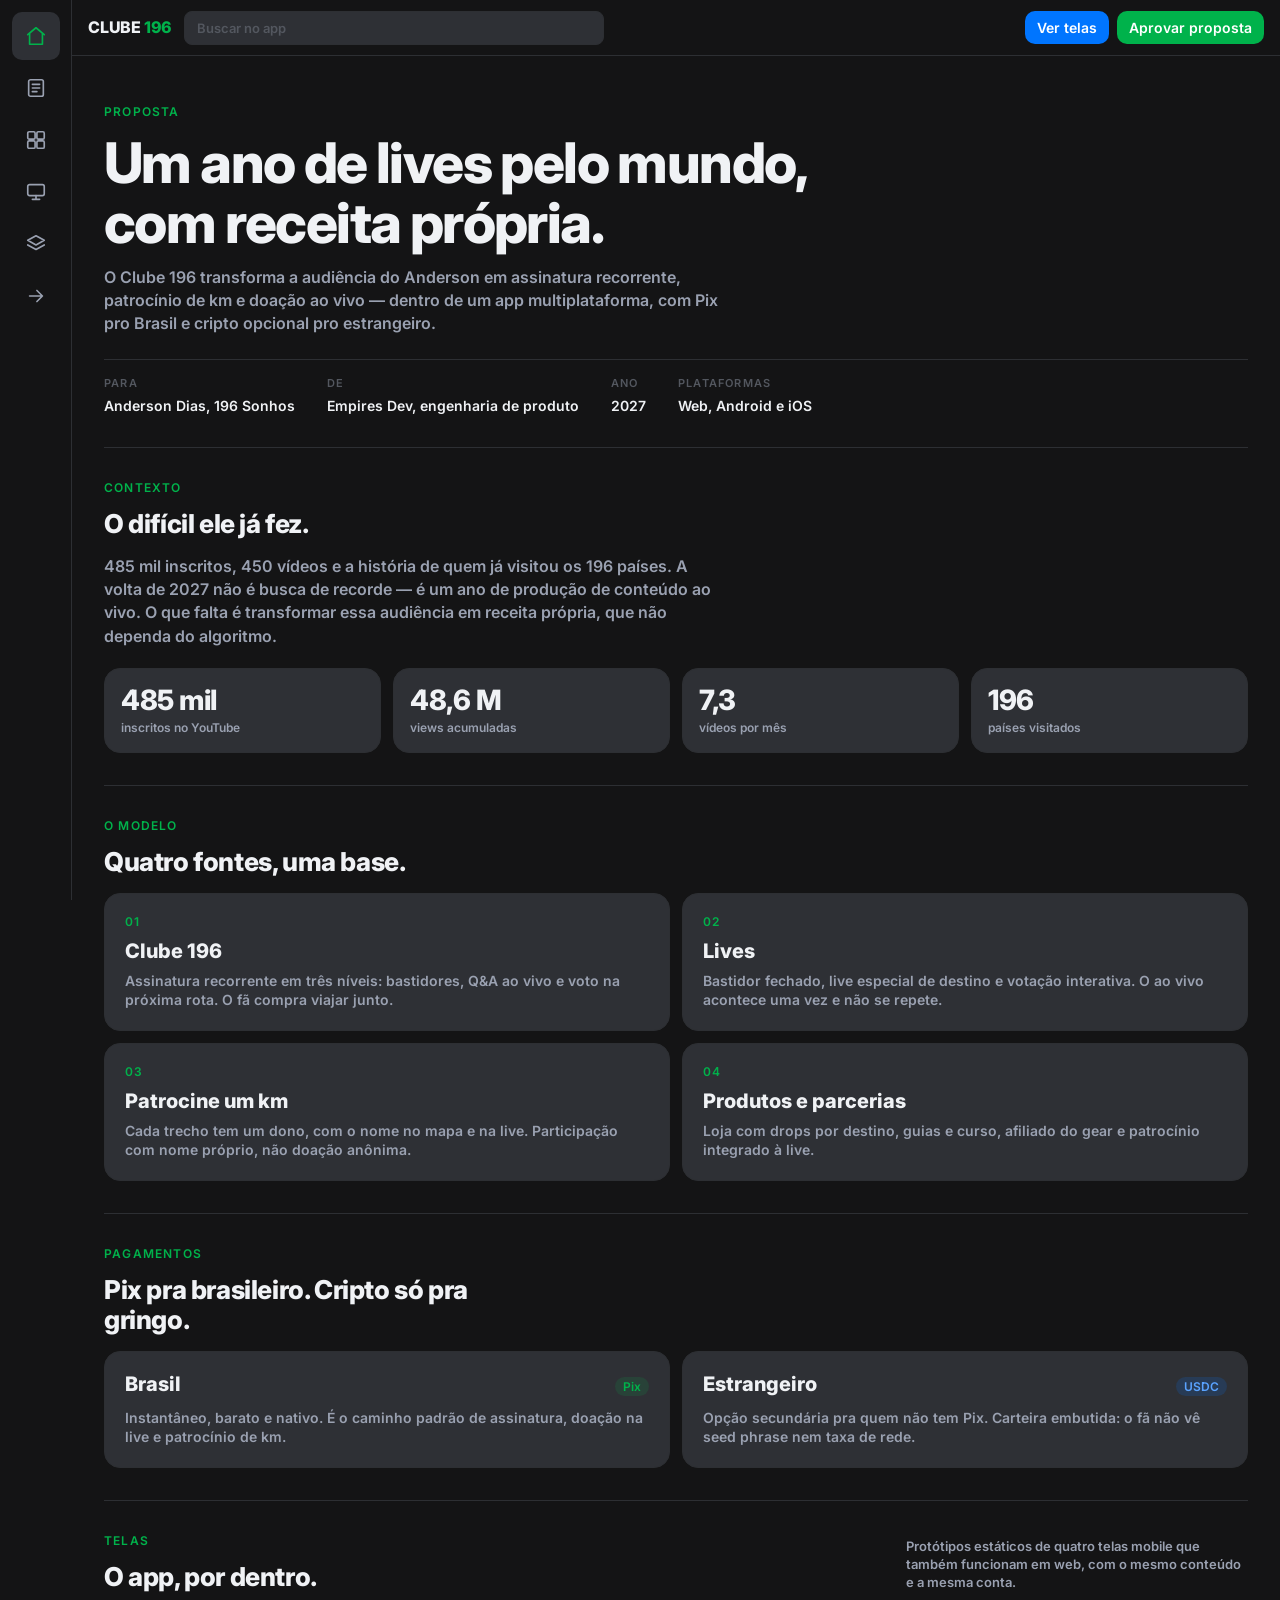
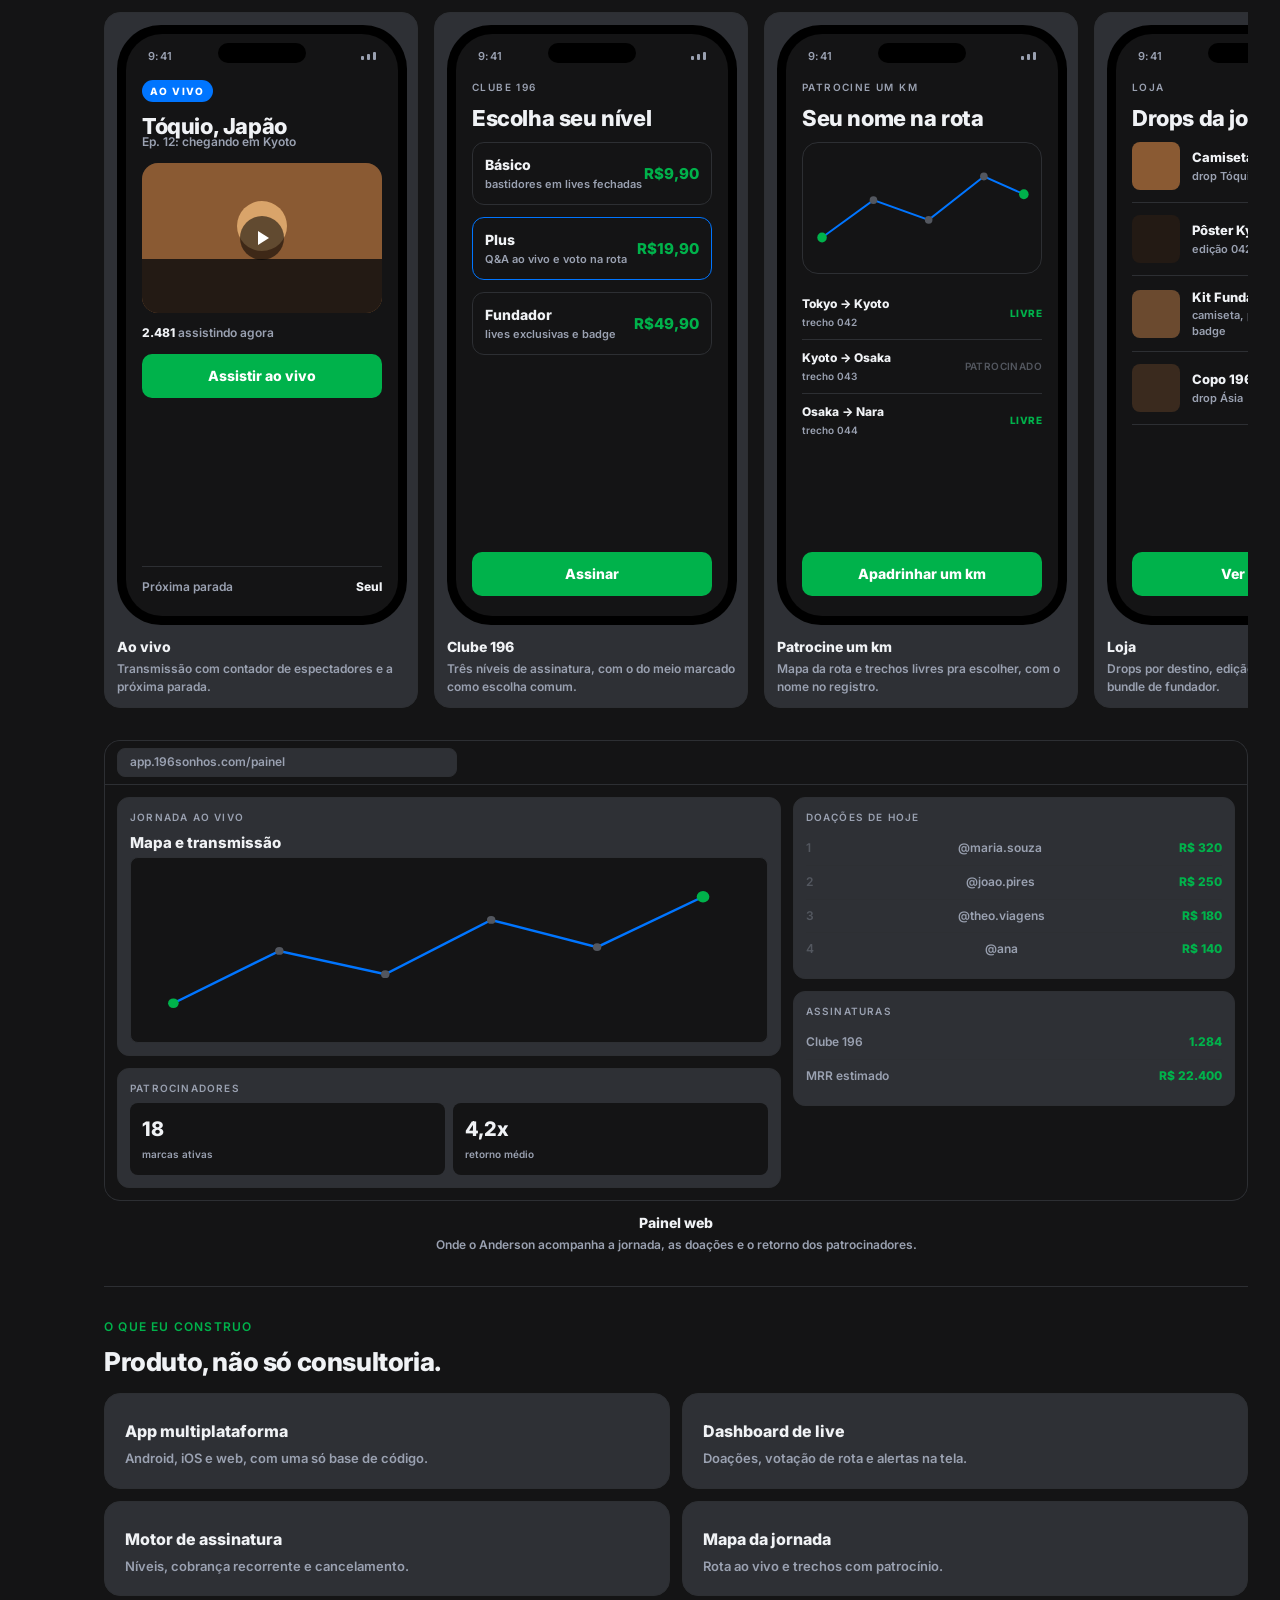
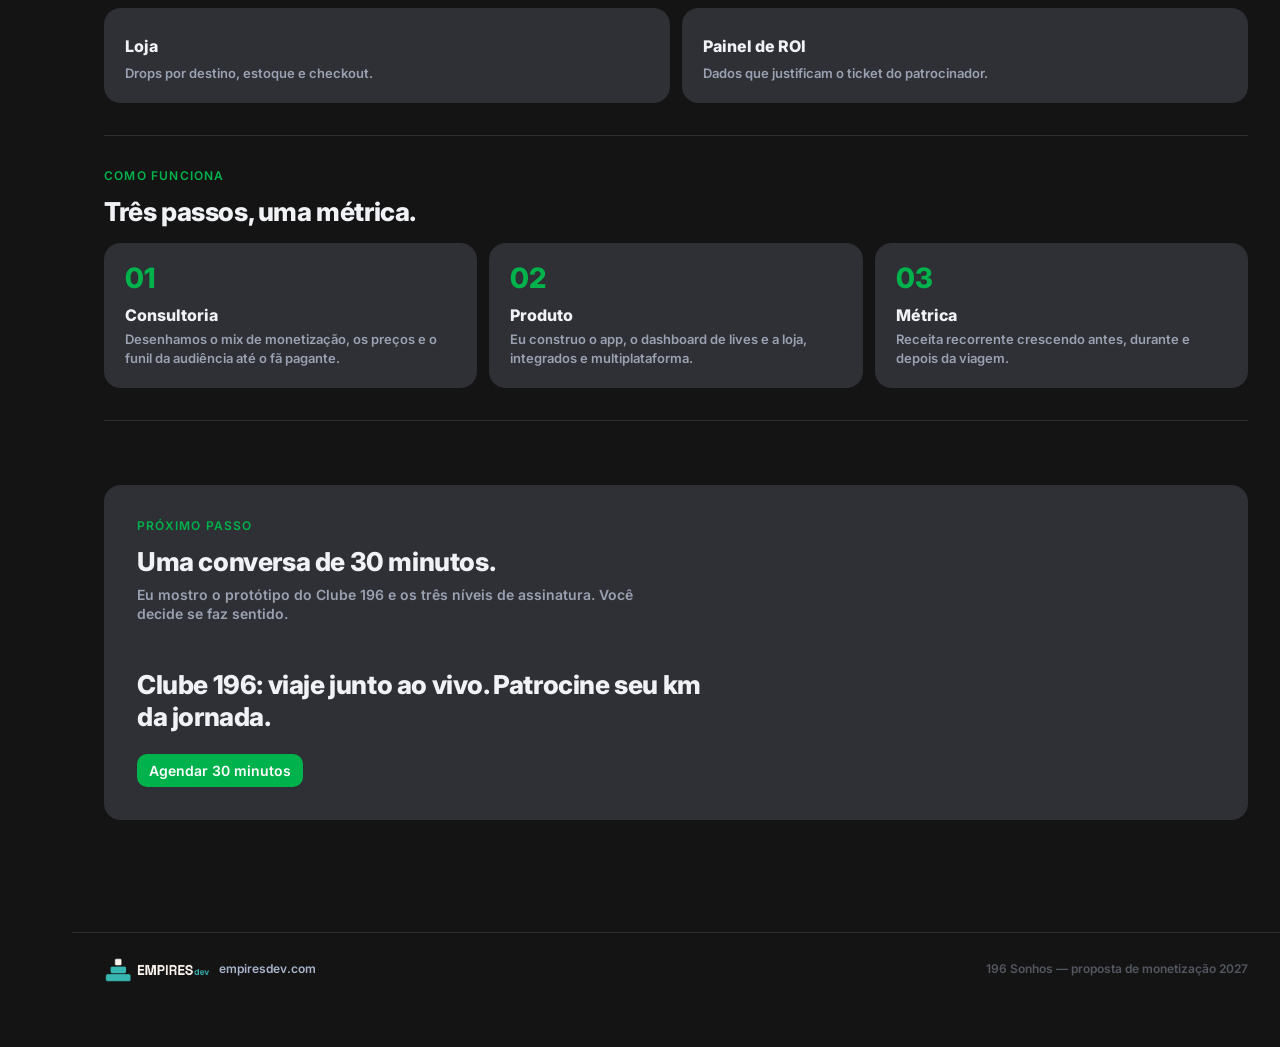
==== 196-sonhos/index.html @ bec85ad7 "Adiciona proposta do Clube 196 (196 Sonhos)" ====
<!DOCTYPE html>
<html lang="pt-BR">
<head>
<meta charset="UTF-8">
<meta name="viewport" content="width=device-width, initial-scale=1.0">
<meta name="color-scheme" content="dark">
<meta name="robots" content="noindex">
<title>Clube 196 — proposta e telas do app</title>
<link rel="preconnect" href="https://fonts.googleapis.com">
<link rel="preconnect" href="https://fonts.gstatic.com" crossorigin>
<link href="https://fonts.googleapis.com/css2?family=Inter:wght@600;800&display=swap" rel="stylesheet">
<link rel="icon" href="assets/favicon.svg" type="image/svg+xml">
<style>
  :root{
    --canvas:#141415;
    --surface:#2e3035;
    --hairline:#2d2f33;
    --ink:#f0f2f5;
    --muted:#9aa1b1;
    --faint:#53575f;
    --primary:#00b24b;
    --secondary:#0075ff;
    --on-primary:#ffffff;
    --black:#000000;

    --r-xs:4px; --r-sm:6px; --r-md:8px; --r-lg:10px;
    --r-xl:12px; --r-card:16px; --r-full:999px;

    --s-xxs:2px; --s-xs:4px; --s-sm:8px; --s-md:12px;
    --s-lg:16px; --s-xl:20px; --s-xxl:24px; --s-xxxl:32px;

    --emp-navy:#040D20; --emp-cream:#FCF5ED;
    --emp-teal:#38B6B2; --emp-muted:#A8B4C8;
  }
  *{margin:0;padding:0;box-sizing:border-box}
  html{scroll-behavior:smooth}
  body{
    background:var(--canvas);
    color:var(--ink);
    font-family:Inter,sans-serif;
    font-size:14px;
    font-weight:600;
    line-height:1.4;
    -webkit-font-smoothing:antialiased;
  }
  a{color:var(--secondary);text-decoration:none}
  ::selection{background:rgba(0,117,255,.35)}

  /* app shell */
  .rail{
    position:fixed;top:0;bottom:0;left:0;width:72px;z-index:50;
    background:var(--canvas);border-right:1px solid var(--hairline);
    display:flex;flex-direction:column;align-items:center;gap:var(--s-xs);
    padding:var(--s-md) 0;
  }
  .rail a{
    width:48px;height:48px;border-radius:var(--r-lg);
    display:flex;align-items:center;justify-content:center;color:var(--muted);
  }
  .rail a.on{color:var(--primary);background:var(--surface)}
  .rail svg{width:22px;height:22px;stroke:currentColor;fill:none;stroke-width:1.8;stroke-linecap:round;stroke-linejoin:round}
  .main{margin-left:72px;min-height:100vh}

  .topnav{
    position:sticky;top:0;z-index:40;
    display:flex;align-items:center;gap:var(--s-md);
    height:56px;padding:var(--s-sm) var(--s-lg);
    background:var(--canvas);border-bottom:1px solid var(--hairline);
  }
  .brand{font-size:16px;font-weight:800;letter-spacing:-.2px;white-space:nowrap}
  .brand span{color:var(--primary)}
  .search{
    flex:1;max-width:420px;
    background:var(--surface);border:1px solid var(--hairline);
    border-radius:var(--r-md);padding:var(--s-sm) var(--s-md);
    color:var(--ink);font-family:inherit;font-size:13px;font-weight:600;outline:none;
  }
  .search::placeholder{color:var(--faint)}
  .nav-actions{display:flex;gap:var(--s-sm);margin-left:auto}

  .btn{
    display:inline-flex;align-items:center;justify-content:center;gap:6px;
    border:0;border-radius:var(--r-lg);padding:var(--s-sm) var(--s-md);
    font-family:inherit;font-size:14px;font-weight:600;cursor:pointer;white-space:nowrap;
  }
  .btn-primary{background:var(--primary);color:var(--on-primary)}
  .btn-secondary{background:var(--secondary);color:var(--on-primary)}

  .content{max-width:1240px;margin:0 auto;padding:var(--s-xxl) var(--s-xxxl) 80px}

  /* sections */
  .sec{padding:var(--s-xxxl) 0;border-bottom:1px solid var(--hairline)}
  .sec:last-of-type{border-bottom:0}
  .label{
    font-size:12px;font-weight:600;letter-spacing:1.2px;
    text-transform:uppercase;color:var(--primary);margin-bottom:var(--s-md);
  }
  h1{font-size:clamp(34px,4.6vw,56px);font-weight:800;line-height:1.08;letter-spacing:-1.6px}
  h2{font-size:clamp(20px,2.4vw,26px);font-weight:800;line-height:1.15;letter-spacing:-.4px;max-width:22ch}
  h3{font-size:20px;font-weight:800;line-height:1.2}
  .lede{margin-top:var(--s-md);font-size:16px;font-weight:600;line-height:1.45;color:var(--muted);max-width:56ch}
  .sec-head{display:flex;justify-content:space-between;align-items:flex-end;gap:var(--s-lg);margin-bottom:var(--s-lg)}

  /* hero */
  .hero{padding-top:var(--s-xxl)}
  .hero h1{margin-bottom:var(--s-md)}
  .meta{
    display:flex;flex-wrap:wrap;gap:var(--s-xxxl);
    margin-top:var(--s-xxl);padding-top:var(--s-lg);border-top:1px solid var(--hairline);
  }
  .meta div{font-size:14px}
  .meta span{display:block;font-size:11px;font-weight:600;letter-spacing:1.2px;
    text-transform:uppercase;color:var(--faint);margin-bottom:var(--s-xs)}

  /* stat tiles */
  .stats{display:grid;grid-template-columns:repeat(4,1fr);gap:var(--s-md)}
  .stat{background:var(--surface);border:1px solid var(--hairline);
    border-radius:var(--r-card);padding:var(--s-lg)}
  .stat b{display:block;font-size:28px;font-weight:800;line-height:1.1;letter-spacing:-.5px}
  .stat small{display:block;margin-top:var(--s-xs);font-size:12px;color:var(--muted)}

  /* model cards */
  .cards{display:grid;grid-template-columns:1fr 1fr;gap:var(--s-md)}
  .card{background:var(--surface);border:1px solid var(--hairline);
    border-radius:var(--r-card);padding:var(--s-xl)}
  .card .num{font-size:12px;font-weight:600;letter-spacing:1px;color:var(--primary)}
  .card h3{margin:var(--s-sm) 0}
  .card p{font-size:14px;color:var(--muted)}

  /* payments */
  .paygrid{display:grid;grid-template-columns:1fr 1fr;gap:var(--s-md)}
  .paycard{background:var(--surface);border:1px solid var(--hairline);
    border-radius:var(--r-card);padding:var(--s-xl)}
  .paycard h3{display:flex;justify-content:space-between;align-items:baseline;gap:var(--s-md)}
  .pill{display:inline-flex;align-items:center;border-radius:var(--r-full);
    padding:0 var(--s-sm);font-size:12px;font-weight:600;line-height:1.6;white-space:nowrap}
  .pill-green{background:rgba(0,178,75,.14);color:var(--primary)}
  .pill-blue{background:rgba(0,117,255,.16);color:#5aa3ff}
  .paycard p{margin-top:var(--s-md);font-size:14px;color:var(--muted)}

  /* horizontal rail of screens */
  .rail-scroll{
    display:flex;gap:var(--s-lg);overflow-x:auto;
    padding:var(--s-xs) 0 var(--s-md);
    scroll-snap-type:x mandatory;
  }
  .rail-scroll::-webkit-scrollbar{height:6px}
  .rail-scroll::-webkit-scrollbar-thumb{background:var(--hairline);border-radius:var(--r-full)}
  .tile{
    flex:0 0 auto;scroll-snap-align:start;width:314px;
    background:var(--surface);border:1px solid var(--hairline);
    border-radius:var(--r-card);padding:var(--s-md);
  }
  .cap{margin-top:var(--s-md)}
  .cap b{display:block;font-size:14px;font-weight:800}
  .cap span{display:block;font-size:12px;color:var(--muted);margin-top:var(--s-xs);line-height:1.45}

  /* phone */
  .phone{
    width:290px;height:600px;margin:0 auto;
    background:var(--black);border-radius:44px;padding:9px;
  }
  .screen{
    width:100%;height:100%;background:var(--canvas);border-radius:36px;
    overflow:hidden;display:flex;flex-direction:column;position:relative;
  }
  .notch{position:absolute;top:9px;left:50%;transform:translateX(-50%);
    width:88px;height:20px;background:var(--black);border-radius:var(--r-full);z-index:5}
  .status{display:flex;justify-content:space-between;align-items:center;
    padding:15px 22px 0;font-size:11px;font-weight:600;color:var(--muted);letter-spacing:.4px}
  .bars{display:flex;gap:3px;align-items:flex-end}
  .bars i{display:block;width:3px;background:var(--muted);border-radius:1px}
  .bars i:nth-child(1){height:4px}
  .bars i:nth-child(2){height:6px}
  .bars i:nth-child(3){height:8px}
  .scr{padding:var(--s-lg) var(--s-lg) var(--s-xl);
    display:flex;flex-direction:column;gap:var(--s-md);flex:1;min-height:0}
  .k{font-size:10px;letter-spacing:1.4px;text-transform:uppercase;color:var(--muted);font-weight:600}
  .livebadge{
    display:inline-flex;align-items:center;width:max-content;
    background:var(--secondary);color:var(--on-primary);
    font-size:10px;font-weight:800;letter-spacing:1.4px;
    padding:var(--s-xs) var(--s-sm);border-radius:var(--r-full);text-transform:uppercase;
  }
  .scr h4{font-size:22px;font-weight:800;letter-spacing:-.4px;line-height:1.1}
  .scr .sub{font-size:12px;color:var(--muted);margin-top:-4px}
  .media{height:150px;border-radius:var(--r-card);overflow:hidden;position:relative;background:#2a2320}
  .media .sky{position:absolute;inset:0;background:#8a5a33}
  .media .sun{position:absolute;width:50px;height:50px;border-radius:50%;background:#d9a46a;top:38px;left:50%;transform:translateX(-50%)}
  .media .ground{position:absolute;left:0;right:0;bottom:0;height:54px;background:#231a14}
  .media .play{position:absolute;inset:0;display:flex;align-items:center;justify-content:center}
  .media .play span{width:44px;height:44px;border-radius:50%;background:rgba(0,0,0,.55);
    display:flex;align-items:center;justify-content:center}
  .media .play span::after{content:"";display:block;width:0;height:0;margin-left:3px;
    border-left:11px solid #fff;border-top:7px solid transparent;border-bottom:7px solid transparent}
  .viewers{font-size:12px;color:var(--muted)}
  .viewers b{color:var(--ink);font-weight:800}
  .btn-green{display:flex;align-items:center;justify-content:center;height:44px;
    border-radius:var(--r-lg);background:var(--primary);color:var(--on-primary);
    font-weight:800;font-size:14px}
  .nextbar{margin-top:auto;border-top:1px solid var(--hairline);padding-top:var(--s-md);
    font-size:12px;color:var(--muted);display:flex;justify-content:space-between}
  .nextbar b{color:var(--ink);font-weight:800}

  .tier{border:1px solid var(--hairline);border-radius:var(--r-xl);
    padding:var(--s-md);display:flex;justify-content:space-between;align-items:center;
    background:var(--canvas)}
  .tier.sel{border-color:var(--secondary)}
  .tier .tn{font-size:14px;font-weight:800}
  .tier .td{font-size:11px;color:var(--muted);margin-top:2px}
  .tier .tp{font-size:15px;font-weight:800;color:var(--primary)}

  .map{height:132px;border-radius:var(--r-card);background:var(--canvas);position:relative;overflow:hidden;border:1px solid var(--hairline)}
  .map svg{position:absolute;inset:0;width:100%;height:100%}
  .route-row{display:flex;justify-content:space-between;align-items:center;
    padding:10px 0;border-bottom:1px solid var(--hairline);font-size:12px}
  .route-row:last-child{border-bottom:0}
  .route-row .rn{font-weight:800}
  .route-row .rs{color:var(--muted);font-size:10px;margin-top:2px}
  .free{color:var(--primary);font-weight:800;font-size:10px;letter-spacing:.4px}
  .taken{color:var(--faint);font-weight:600;font-size:10px;letter-spacing:.4px}

  .shop-item{display:flex;gap:var(--s-md);align-items:center;
    padding-bottom:var(--s-md);border-bottom:1px solid var(--hairline)}
  .shop-item:last-of-type{border-bottom:0}
  .thumb{width:48px;height:48px;border-radius:var(--r-md);flex:none}
  .shop-item .si{flex:1}
  .shop-item .sn{font-size:13px;font-weight:800}
  .shop-item .sd{font-size:11px;color:var(--muted);margin-top:2px}
  .shop-item .sp{font-size:13px;font-weight:800;color:var(--ink)}

  /* web dashboard */
  .browser{margin-top:var(--s-xl);background:var(--surface);
    border:1px solid var(--hairline);border-radius:var(--r-card);overflow:hidden}
  .browser .bar{height:44px;background:var(--canvas);border-bottom:1px solid var(--hairline);
    display:flex;align-items:center;padding:0 var(--s-md)}
  .url{background:var(--surface);border:1px solid var(--hairline);border-radius:var(--r-md);
    color:var(--muted);font-size:12px;padding:5px var(--s-md);max-width:340px;flex:1}
  .dash{display:grid;grid-template-columns:1.5fr 1fr;gap:var(--s-md);padding:var(--s-md);background:var(--canvas)}
  .panel{background:var(--surface);border:1px solid var(--hairline);
    border-radius:var(--r-xl);padding:var(--s-md)}
  .panel .pt{font-size:10px;font-weight:600;letter-spacing:1.2px;text-transform:uppercase;color:var(--muted);margin-bottom:var(--s-sm)}
  .panel h5{font-size:15px;font-weight:800;margin-bottom:var(--s-xs)}
  .bigmap{height:186px;position:relative;background:var(--canvas);border-radius:var(--r-md);overflow:hidden;border:1px solid var(--hairline)}
  .bigmap svg{position:absolute;inset:0;width:100%;height:100%}
  .lead-row{display:flex;justify-content:space-between;align-items:center;
    padding:8px 0;border-bottom:1px solid var(--hairline);font-size:12px;color:var(--muted)}
  .lead-row:last-child{border-bottom:0}
  .lead-row .rank{color:var(--faint);width:16px}
  .lead-row .amt{color:var(--primary);font-weight:800}
  .kpi{display:grid;grid-template-columns:1fr 1fr;gap:var(--s-sm)}
  .kpi div{background:var(--canvas);border-radius:var(--r-md);padding:var(--s-md)}
  .kpi b{display:block;font-size:20px;font-weight:800;color:var(--ink)}
  .kpi small{font-size:10px;color:var(--muted)}

  /* deliverables + steps */
  .deliv{display:grid;grid-template-columns:1fr 1fr;gap:var(--s-md)}
  .deliv .card h3{font-size:16px}
  .deliv .card p{font-size:13px;margin-top:var(--s-xs)}
  .steps{display:grid;grid-template-columns:repeat(3,1fr);gap:var(--s-md)}
  .step{background:var(--surface);border:1px solid var(--hairline);
    border-radius:var(--r-card);padding:var(--s-xl)}
  .step .n{font-size:28px;font-weight:800;color:var(--primary);line-height:1;margin-bottom:var(--s-md)}
  .step b{display:block;font-size:16px;font-weight:800;margin-bottom:var(--s-xs)}
  .step p{font-size:13px;color:var(--muted)}

  /* closing */
  .closing{background:var(--surface);border:1px solid var(--hairline);
    border-radius:var(--r-card);padding:var(--s-xxxl);margin-top:var(--s-xxxl)}
  .closing .label{color:var(--primary)}
  .closing h2{max-width:26ch}
  .closing p{margin-top:var(--s-sm);font-size:14px;color:var(--muted);max-width:56ch}
  .ctaline{margin-top:var(--s-xxl);padding-top:var(--s-xl);border-top:1px solid var(--hairline);
    font-size:clamp(18px,2.4vw,26px);font-weight:800;line-height:1.25;letter-spacing:-.4px;max-width:32ch}
  .closing .btn{margin-top:var(--s-xl)}

  footer{max-width:1240px;margin:0 auto;padding:var(--s-xxl) var(--s-xxxl) 64px;
    display:flex;justify-content:space-between;align-items:center;flex-wrap:wrap;gap:var(--s-md);
    font-size:12px;color:var(--faint);border-top:1px solid var(--hairline)}
  .madeby{display:inline-flex;align-items:center;gap:var(--s-sm);color:var(--emp-muted)}
  .madeby img{display:block;height:26px;width:auto}
  .madeby span{font-size:12px;font-weight:600;color:var(--emp-muted)}
  .madeby:hover span{color:var(--emp-teal)}

  @media (max-width:1024px){
    .stats{grid-template-columns:1fr 1fr}
    .cards,.paygrid,.deliv,.steps{grid-template-columns:1fr}
    .dash{grid-template-columns:1fr}
  }
  @media (max-width:768px){
    .main{margin-left:0}
    .rail{display:none}
    .search{display:none}
    .content{padding:var(--s-lg) var(--s-lg) 64px}
    .meta{gap:var(--s-xl)}
    .tile{width:290px}
  }
</style>
</head>
<body>

<nav class="rail" aria-label="Seções">
  <a href="#topo" class="on" title="Início">
    <svg viewBox="0 0 24 24"><path d="M3 10.5 12 3l9 7.5"/><path d="M5 9.5V21h14V9.5"/></svg>
  </a>
  <a href="#contexto" title="Contexto">
    <svg viewBox="0 0 24 24"><rect x="4" y="3" width="16" height="18" rx="2"/><path d="M8 8h8M8 12h8M8 16h5"/></svg>
  </a>
  <a href="#modelo" title="Modelo">
    <svg viewBox="0 0 24 24"><rect x="3" y="3" width="8" height="8" rx="1.5"/><rect x="13" y="3" width="8" height="8" rx="1.5"/><rect x="3" y="13" width="8" height="8" rx="1.5"/><rect x="13" y="13" width="8" height="8" rx="1.5"/></svg>
  </a>
  <a href="#telas" title="Telas">
    <svg viewBox="0 0 24 24"><rect x="3" y="4" width="18" height="12" rx="2"/><path d="M8 20h8M12 16v4"/></svg>
  </a>
  <a href="#produto" title="Produto">
    <svg viewBox="0 0 24 24"><path d="M12 3 3 8l9 5 9-5-9-5Z"/><path d="M3 13l9 5 9-5"/></svg>
  </a>
  <a href="#proximo" title="Próximo passo">
    <svg viewBox="0 0 24 24"><path d="M5 12h14M13 6l6 6-6 6"/></svg>
  </a>
</nav>

<div class="main" id="topo">

  <header class="topnav">
    <div class="brand">CLUBE <span>196</span></div>
    <input class="search" type="text" placeholder="Buscar no app" aria-label="Buscar">
    <div class="nav-actions">
      <button class="btn btn-secondary">Ver telas</button>
      <button class="btn btn-primary">Aprovar proposta</button>
    </div>
  </header>

  <main class="content">

    <section class="sec hero">
      <div class="label">Proposta</div>
      <h1>Um ano de lives pelo mundo,<br>com receita própria.</h1>
      <p class="lede">O Clube 196 transforma a audiência do Anderson em assinatura recorrente, patrocínio de km e doação ao vivo — dentro de um app multiplataforma, com Pix pro Brasil e cripto opcional pro estrangeiro.</p>
      <div class="meta">
        <div><span>Para</span>Anderson Dias, 196 Sonhos</div>
        <div><span>De</span>Empires Dev, engenharia de produto</div>
        <div><span>Ano</span>2027</div>
        <div><span>Plataformas</span>Web, Android e iOS</div>
      </div>
    </section>

    <section class="sec" id="contexto">
      <div class="sec-head">
        <div>
          <div class="label">Contexto</div>
          <h2>O difícil ele já fez.</h2>
        </div>
      </div>
      <p class="lede" style="margin-bottom:var(--s-xl)">485 mil inscritos, 450 vídeos e a história de quem já visitou os 196 países. A volta de 2027 não é busca de recorde — é um ano de produção de conteúdo ao vivo. O que falta é transformar essa audiência em receita própria, que não dependa do algoritmo.</p>
      <div class="stats">
        <div class="stat"><b>485 mil</b><small>inscritos no YouTube</small></div>
        <div class="stat"><b>48,6 M</b><small>views acumuladas</small></div>
        <div class="stat"><b>7,3</b><small>vídeos por mês</small></div>
        <div class="stat"><b>196</b><small>países visitados</small></div>
      </div>
    </section>

    <section class="sec" id="modelo">
      <div class="sec-head">
        <div>
          <div class="label">O modelo</div>
          <h2>Quatro fontes, uma base.</h2>
        </div>
      </div>
      <div class="cards">
        <div class="card">
          <div class="num">01</div>
          <h3>Clube 196</h3>
          <p>Assinatura recorrente em três níveis: bastidores, Q&amp;A ao vivo e voto na próxima rota. O fã compra viajar junto.</p>
        </div>
        <div class="card">
          <div class="num">02</div>
          <h3>Lives</h3>
          <p>Bastidor fechado, live especial de destino e votação interativa. O ao vivo acontece uma vez e não se repete.</p>
        </div>
        <div class="card">
          <div class="num">03</div>
          <h3>Patrocine um km</h3>
          <p>Cada trecho tem um dono, com o nome no mapa e na live. Participação com nome próprio, não doação anônima.</p>
        </div>
        <div class="card">
          <div class="num">04</div>
          <h3>Produtos e parcerias</h3>
          <p>Loja com drops por destino, guias e curso, afiliado do gear e patrocínio integrado à live.</p>
        </div>
      </div>
    </section>

    <section class="sec">
      <div class="sec-head">
        <div>
          <div class="label">Pagamentos</div>
          <h2>Pix pra brasileiro. Cripto só pra gringo.</h2>
        </div>
      </div>
      <div class="paygrid">
        <div class="paycard">
          <h3>Brasil <span class="pill pill-green">Pix</span></h3>
          <p>Instantâneo, barato e nativo. É o caminho padrão de assinatura, doação na live e patrocínio de km.</p>
        </div>
        <div class="paycard">
          <h3>Estrangeiro <span class="pill pill-blue">USDC</span></h3>
          <p>Opção secundária pra quem não tem Pix. Carteira embutida: o fã não vê seed phrase nem taxa de rede.</p>
        </div>
      </div>
    </section>

    <section class="sec" id="telas">
      <div class="sec-head">
        <div>
          <div class="label">Telas</div>
          <h2>O app, por dentro.</h2>
        </div>
        <p style="font-size:13px;color:var(--muted);max-width:38ch">Protótipos estáticos de quatro telas mobile que também funcionam em web, com o mesmo conteúdo e a mesma conta.</p>
      </div>

      <div class="rail-scroll">

        <div class="tile">
          <div class="phone"><div class="screen">
            <div class="notch"></div>
            <div class="status"><span>9:41</span><span class="bars"><i></i><i></i><i></i></span></div>
            <div class="scr">
              <span class="livebadge">Ao vivo</span>
              <div>
                <h4>Tóquio, Japão</h4>
                <div class="sub">Ep. 12: chegando em Kyoto</div>
              </div>
              <div class="media">
                <div class="sky"></div><div class="sun"></div><div class="ground"></div>
                <div class="play"><span></span></div>
              </div>
              <div class="viewers"><b>2.481</b> assistindo agora</div>
              <div class="btn-green">Assistir ao vivo</div>
              <div class="nextbar"><span>Próxima parada</span><b>Seul</b></div>
            </div>
          </div></div>
          <div class="cap"><b>Ao vivo</b><span>Transmissão com contador de espectadores e a próxima parada.</span></div>
        </div>

        <div class="tile">
          <div class="phone"><div class="screen">
            <div class="notch"></div>
            <div class="status"><span>9:41</span><span class="bars"><i></i><i></i><i></i></span></div>
            <div class="scr">
              <div class="k">Clube 196</div>
              <h4>Escolha seu nível</h4>
              <div class="tier">
                <div><div class="tn">Básico</div><div class="td">bastidores em lives fechadas</div></div>
                <div class="tp">R$9,90</div>
              </div>
              <div class="tier sel">
                <div><div class="tn">Plus</div><div class="td">Q&amp;A ao vivo e voto na rota</div></div>
                <div class="tp">R$19,90</div>
              </div>
              <div class="tier">
                <div><div class="tn">Fundador</div><div class="td">lives exclusivas e badge</div></div>
                <div class="tp">R$49,90</div>
              </div>
              <div class="btn-green" style="margin-top:auto">Assinar</div>
            </div>
          </div></div>
          <div class="cap"><b>Clube 196</b><span>Três níveis de assinatura, com o do meio marcado como escolha comum.</span></div>
        </div>

        <div class="tile">
          <div class="phone"><div class="screen">
            <div class="notch"></div>
            <div class="status"><span>9:41</span><span class="bars"><i></i><i></i><i></i></span></div>
            <div class="scr">
              <div class="k">Patrocine um km</div>
              <h4>Seu nome na rota</h4>
              <div class="map">
                <svg viewBox="0 0 250 132" preserveAspectRatio="none">
                  <polyline points="20,96 74,58 132,78 190,34 232,52" fill="none" stroke="#0075ff" stroke-width="2" stroke-linecap="round"/>
                  <circle cx="20" cy="96" r="5" fill="#00b24b"/>
                  <circle cx="74" cy="58" r="4" fill="#53575f"/>
                  <circle cx="132" cy="78" r="4" fill="#53575f"/>
                  <circle cx="190" cy="34" r="4" fill="#53575f"/>
                  <circle cx="232" cy="52" r="5" fill="#00b24b"/>
                </svg>
              </div>
              <div>
                <div class="route-row"><div><div class="rn">Tokyo → Kyoto</div><div class="rs">trecho 042</div></div><span class="free">LIVRE</span></div>
                <div class="route-row"><div><div class="rn">Kyoto → Osaka</div><div class="rs">trecho 043</div></div><span class="taken">PATROCINADO</span></div>
                <div class="route-row"><div><div class="rn">Osaka → Nara</div><div class="rs">trecho 044</div></div><span class="free">LIVRE</span></div>
              </div>
              <div class="btn-green" style="margin-top:auto">Apadrinhar um km</div>
            </div>
          </div></div>
          <div class="cap"><b>Patrocine um km</b><span>Mapa da rota e trechos livres pra escolher, com o nome no registro.</span></div>
        </div>

        <div class="tile">
          <div class="phone"><div class="screen">
            <div class="notch"></div>
            <div class="status"><span>9:41</span><span class="bars"><i></i><i></i><i></i></span></div>
            <div class="scr">
              <div class="k">Loja</div>
              <h4>Drops da jornada</h4>
              <div class="shop-item"><div class="thumb" style="background:#8a5a33"></div><div class="si"><div class="sn">Camiseta 196</div><div class="sd">drop Tóquio</div></div><div class="sp">R$129</div></div>
              <div class="shop-item"><div class="thumb" style="background:#231a14"></div><div class="si"><div class="sn">Pôster Kyoto</div><div class="sd">edição 042</div></div><div class="sp">R$59</div></div>
              <div class="shop-item"><div class="thumb" style="background:#6b4a2f"></div><div class="si"><div class="sn">Kit Fundador</div><div class="sd">camiseta, pôster e badge</div></div><div class="sp">R$249</div></div>
              <div class="shop-item"><div class="thumb" style="background:#3a2a1e"></div><div class="si"><div class="sn">Copo 196</div><div class="sd">drop Ásia</div></div><div class="sp">R$79</div></div>
              <div class="btn-green" style="margin-top:auto">Ver a loja</div>
            </div>
          </div></div>
          <div class="cap"><b>Loja</b><span>Drops por destino, edição limitada por trecho e bundle de fundador.</span></div>
        </div>

      </div>

      <div class="browser">
        <div class="bar"><div class="url">app.196sonhos.com/painel</div></div>
        <div class="dash">
          <div>
            <div class="panel" style="margin-bottom:var(--s-md)">
              <div class="pt">Jornada ao vivo</div>
              <h5>Mapa e transmissão</h5>
              <div class="bigmap">
                <svg viewBox="0 0 600 190" preserveAspectRatio="none">
                  <polyline points="40,150 140,96 240,120 340,64 440,92 540,40" fill="none" stroke="#0075ff" stroke-width="2.5" stroke-linecap="round"/>
                  <circle cx="40" cy="150" r="5" fill="#00b24b"/>
                  <circle cx="140" cy="96" r="4" fill="#53575f"/>
                  <circle cx="240" cy="120" r="4" fill="#53575f"/>
                  <circle cx="340" cy="64" r="4" fill="#53575f"/>
                  <circle cx="440" cy="92" r="4" fill="#53575f"/>
                  <circle cx="540" cy="40" r="6" fill="#00b24b"/>
                </svg>
              </div>
            </div>
            <div class="panel">
              <div class="pt">Patrocinadores</div>
              <div class="kpi">
                <div><b>18</b><small>marcas ativas</small></div>
                <div><b>4,2x</b><small>retorno médio</small></div>
              </div>
            </div>
          </div>
          <div>
            <div class="panel" style="margin-bottom:var(--s-md)">
              <div class="pt">Doações de hoje</div>
              <div class="lead-row"><span class="rank">1</span><span>@maria.souza</span><span class="amt">R$ 320</span></div>
              <div class="lead-row"><span class="rank">2</span><span>@joao.pires</span><span class="amt">R$ 250</span></div>
              <div class="lead-row"><span class="rank">3</span><span>@theo.viagens</span><span class="amt">R$ 180</span></div>
              <div class="lead-row"><span class="rank">4</span><span>@ana</span><span class="amt">R$ 140</span></div>
            </div>
            <div class="panel">
              <div class="pt">Assinaturas</div>
              <div class="lead-row"><span>Clube 196</span><span class="amt">1.284</span></div>
              <div class="lead-row"><span>MRR estimado</span><span class="amt">R$ 22.400</span></div>
            </div>
          </div>
        </div>
      </div>
      <div class="cap" style="max-width:640px;margin:var(--s-md) auto 0;text-align:center">
        <b>Painel web</b>
        <span>Onde o Anderson acompanha a jornada, as doações e o retorno dos patrocinadores.</span>
      </div>
    </section>

    <section class="sec" id="produto">
      <div class="sec-head">
        <div>
          <div class="label">O que eu construo</div>
          <h2>Produto, não só consultoria.</h2>
        </div>
      </div>
      <div class="deliv">
        <div class="card"><h3>App multiplataforma</h3><p>Android, iOS e web, com uma só base de código.</p></div>
        <div class="card"><h3>Dashboard de live</h3><p>Doações, votação de rota e alertas na tela.</p></div>
        <div class="card"><h3>Motor de assinatura</h3><p>Níveis, cobrança recorrente e cancelamento.</p></div>
        <div class="card"><h3>Mapa da jornada</h3><p>Rota ao vivo e trechos com patrocínio.</p></div>
        <div class="card"><h3>Loja</h3><p>Drops por destino, estoque e checkout.</p></div>
        <div class="card"><h3>Painel de ROI</h3><p>Dados que justificam o ticket do patrocinador.</p></div>
      </div>
    </section>

    <section class="sec">
      <div class="sec-head">
        <div>
          <div class="label">Como funciona</div>
          <h2>Três passos, uma métrica.</h2>
        </div>
      </div>
      <div class="steps">
        <div class="step"><div class="n">01</div><b>Consultoria</b><p>Desenhamos o mix de monetização, os preços e o funil da audiência até o fã pagante.</p></div>
        <div class="step"><div class="n">02</div><b>Produto</b><p>Eu construo o app, o dashboard de lives e a loja, integrados e multiplataforma.</p></div>
        <div class="step"><div class="n">03</div><b>Métrica</b><p>Receita recorrente crescendo antes, durante e depois da viagem.</p></div>
      </div>
    </section>

    <section class="sec" id="proximo" style="border-bottom:0">
      <div class="closing">
        <div class="label">Próximo passo</div>
        <h2>Uma conversa de 30 minutos.</h2>
        <p>Eu mostro o protótipo do Clube 196 e os três níveis de assinatura. Você decide se faz sentido.</p>
        <div class="ctaline">Clube 196: viaje junto ao vivo. Patrocine seu km da jornada.</div>
        <button class="btn btn-primary">Agendar 30 minutos</button>
      </div>
    </section>

  </main>

  <footer>
    <a class="madeby" href="https://empiresdev.com" target="_blank" rel="noopener">
      <img src="assets/empires-logo.png" alt="Empires Dev">
      <span>empiresdev.com</span>
    </a>
    <span>196 Sonhos — proposta de monetização 2027</span>
  </footer>

</div>

</body>
</html>
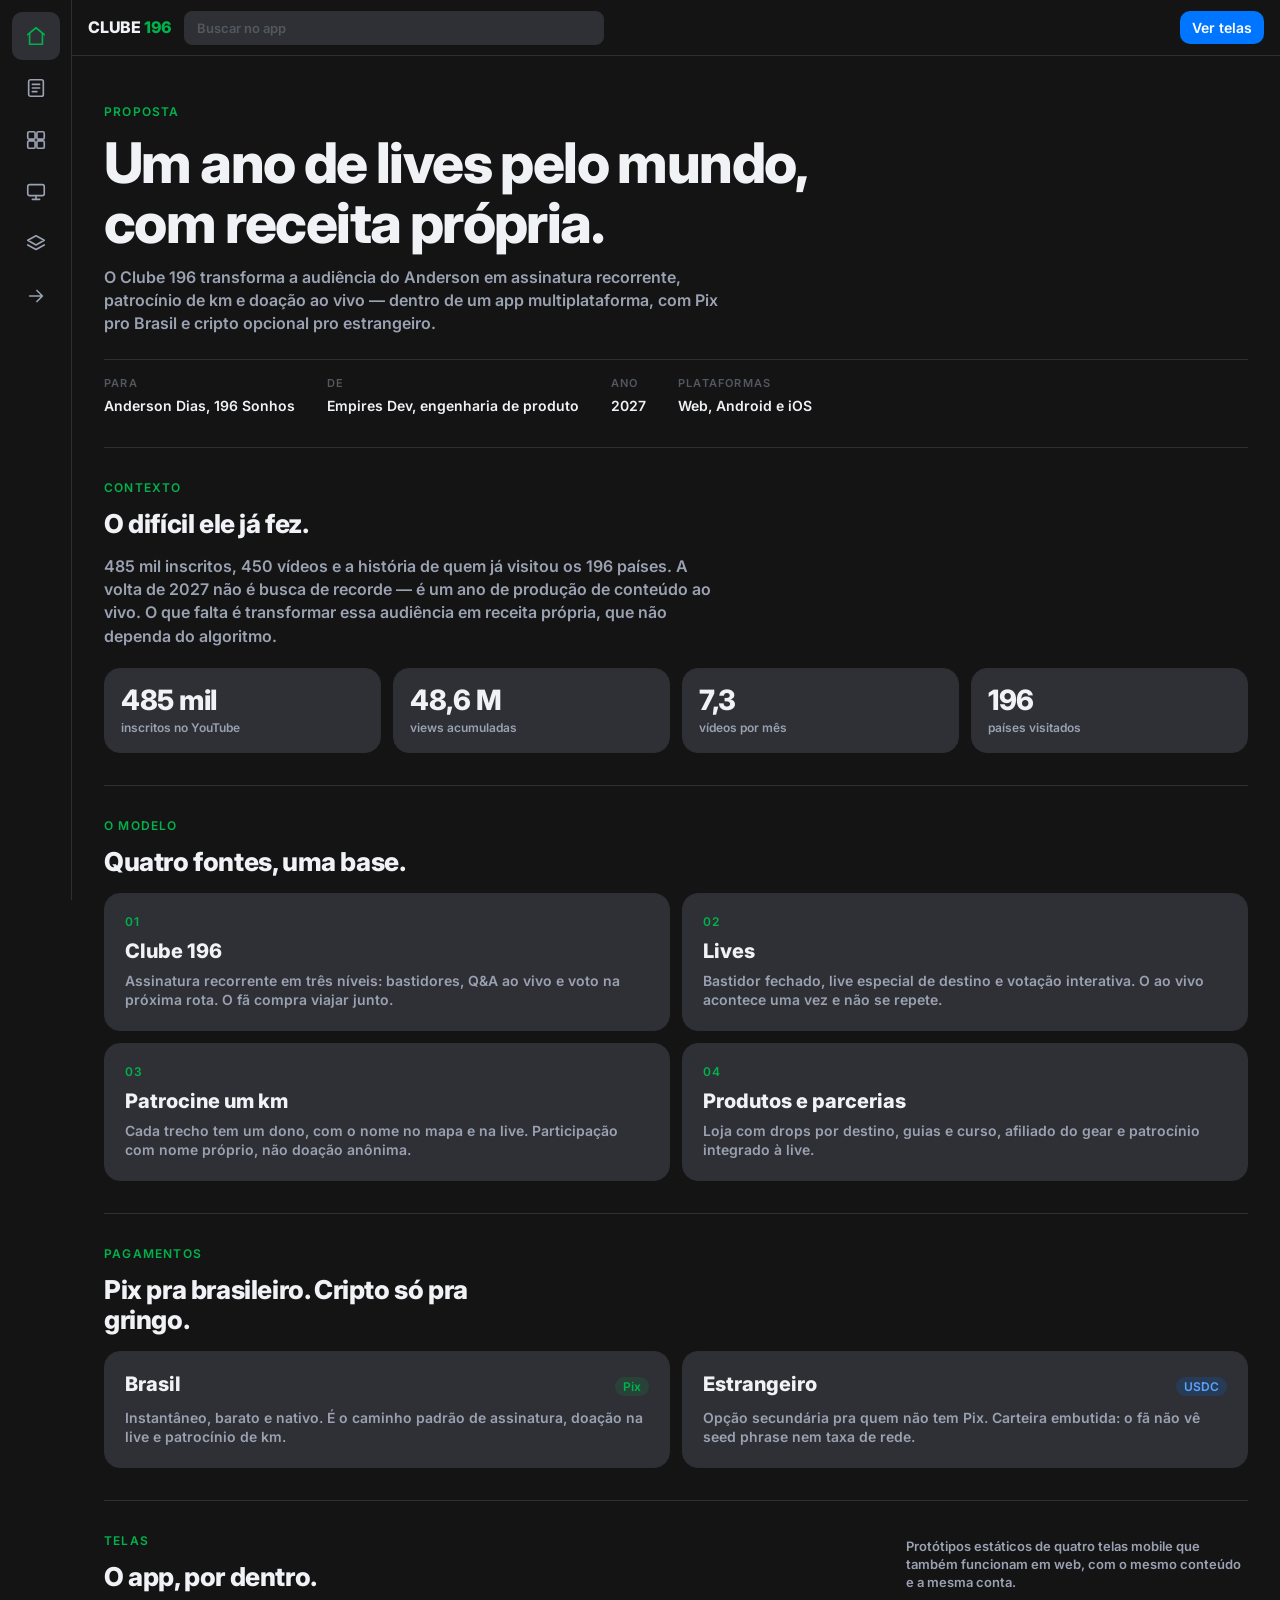
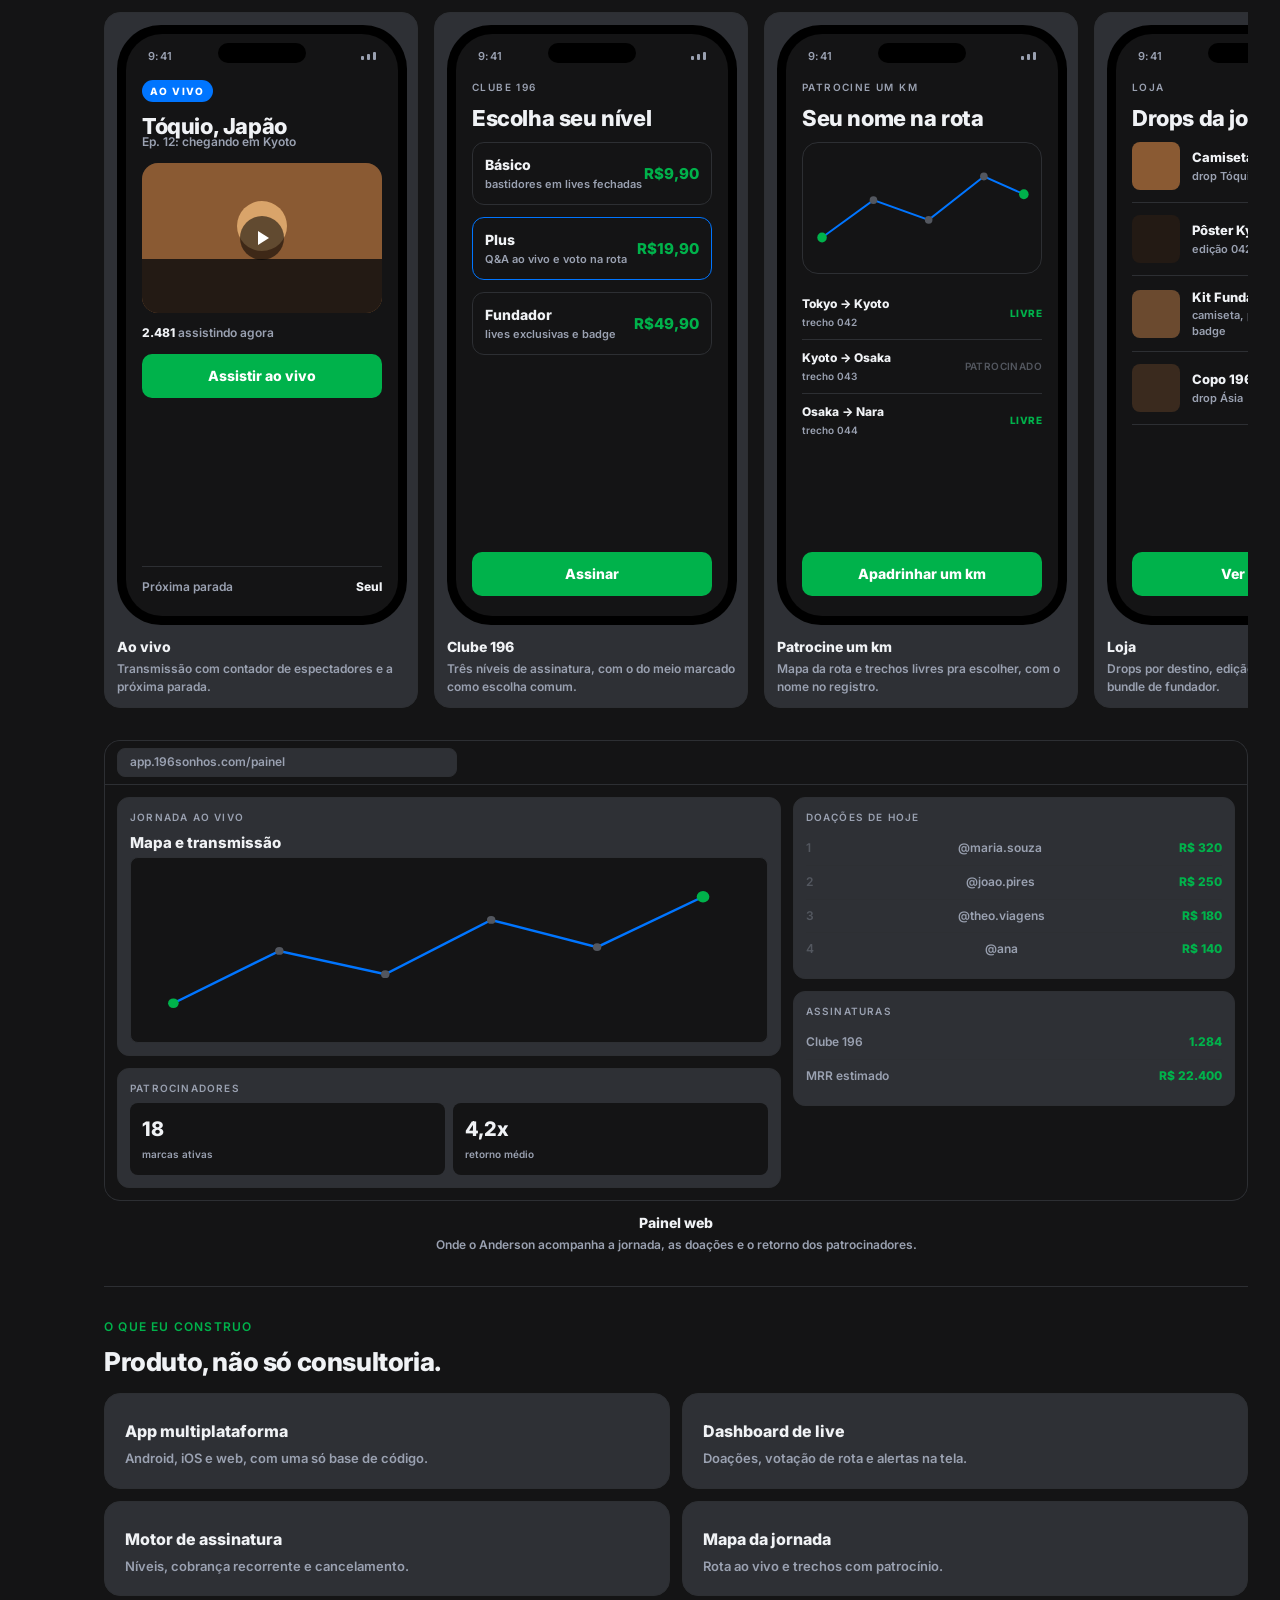
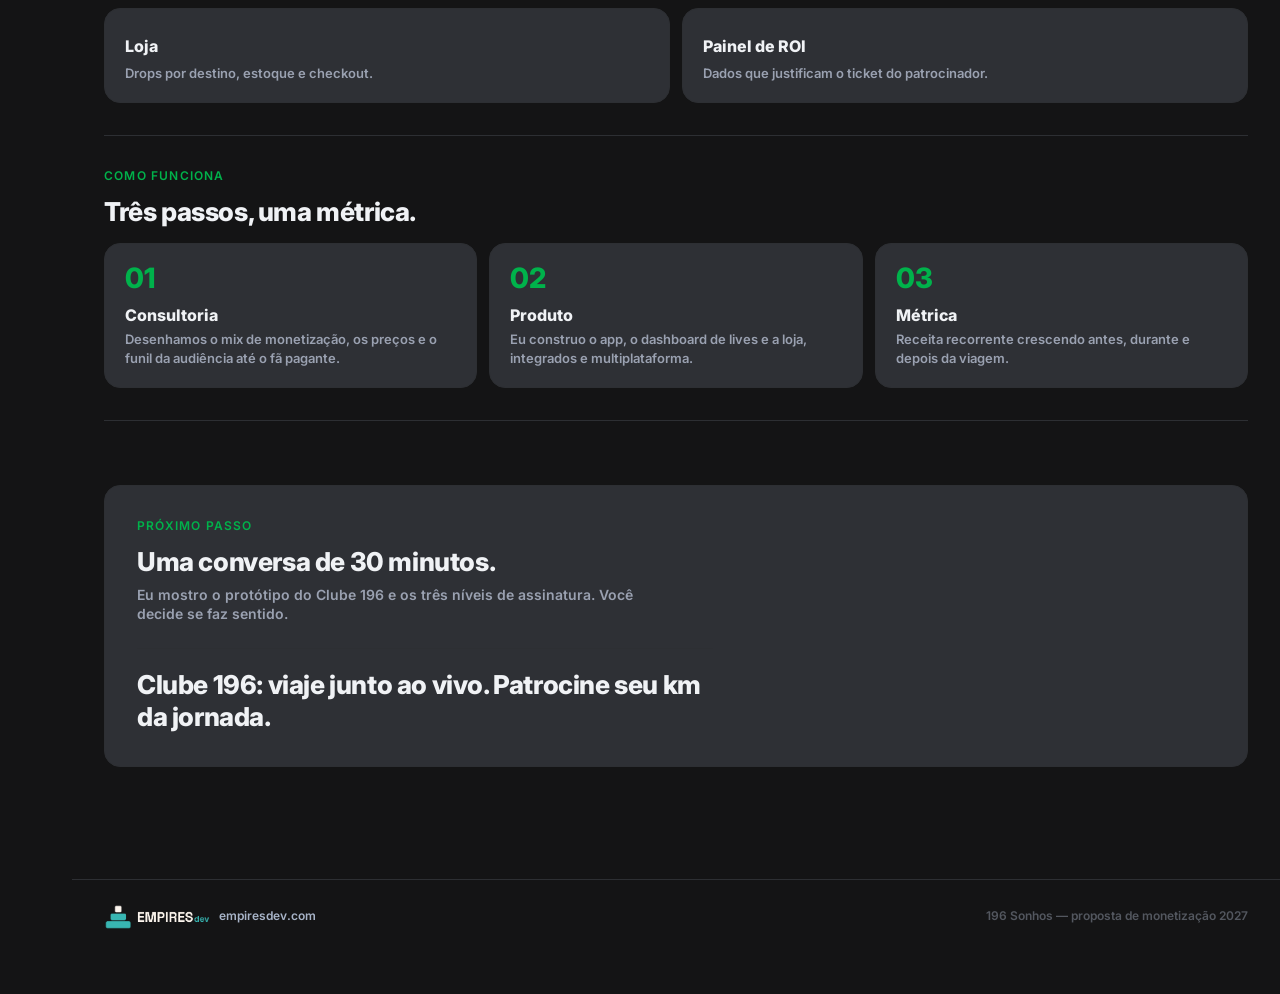
==== commit 05d75631: "Remove os botoes Aprovar proposta e Agendar 30 minutos" ====
--- a/196-sonhos/index.html
+++ b/196-sonhos/index.html
@@ -327,7 +327,6 @@
     <input class="search" type="text" placeholder="Buscar no app" aria-label="Buscar">
     <div class="nav-actions">
       <button class="btn btn-secondary">Ver telas</button>
-      <button class="btn btn-primary">Aprovar proposta</button>
     </div>
   </header>
 
@@ -602,7 +601,6 @@
         <h2>Uma conversa de 30 minutos.</h2>
         <p>Eu mostro o protótipo do Clube 196 e os três níveis de assinatura. Você decide se faz sentido.</p>
         <div class="ctaline">Clube 196: viaje junto ao vivo. Patrocine seu km da jornada.</div>
-        <button class="btn btn-primary">Agendar 30 minutos</button>
       </div>
     </section>
 
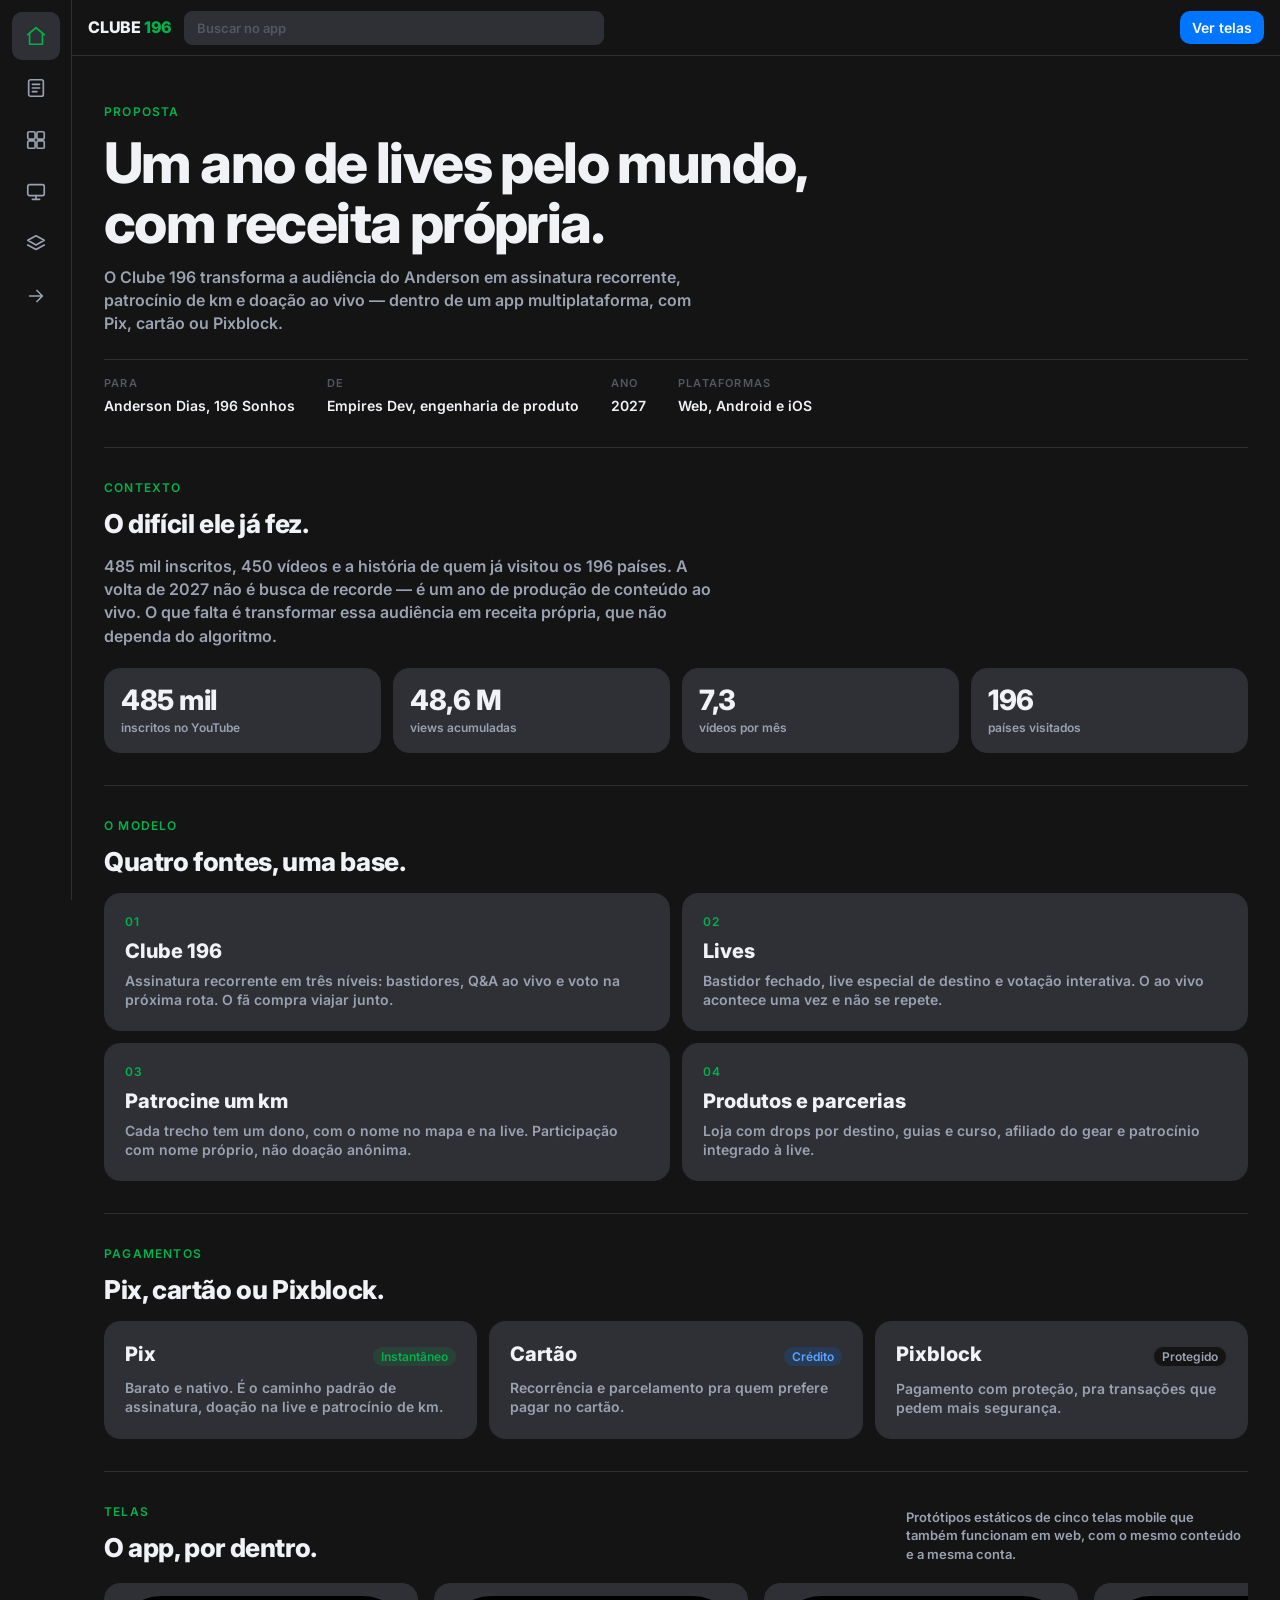
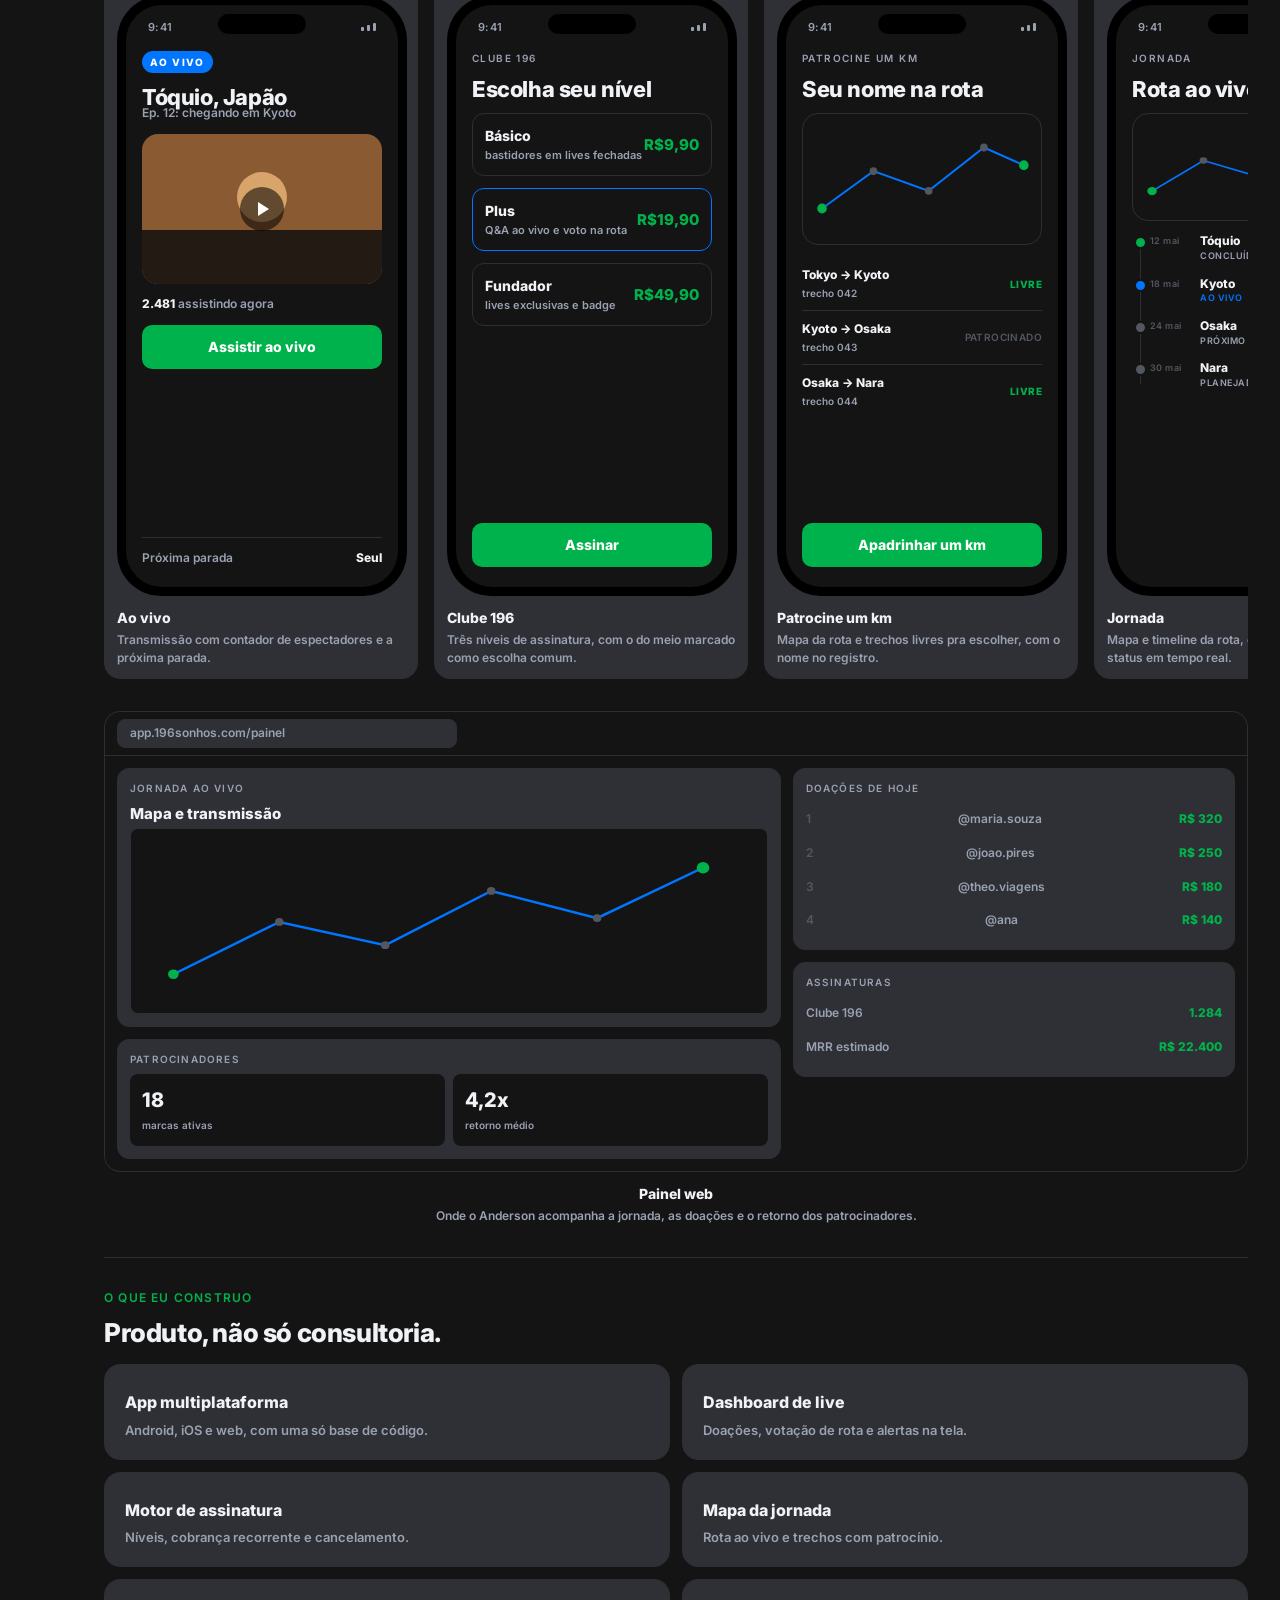
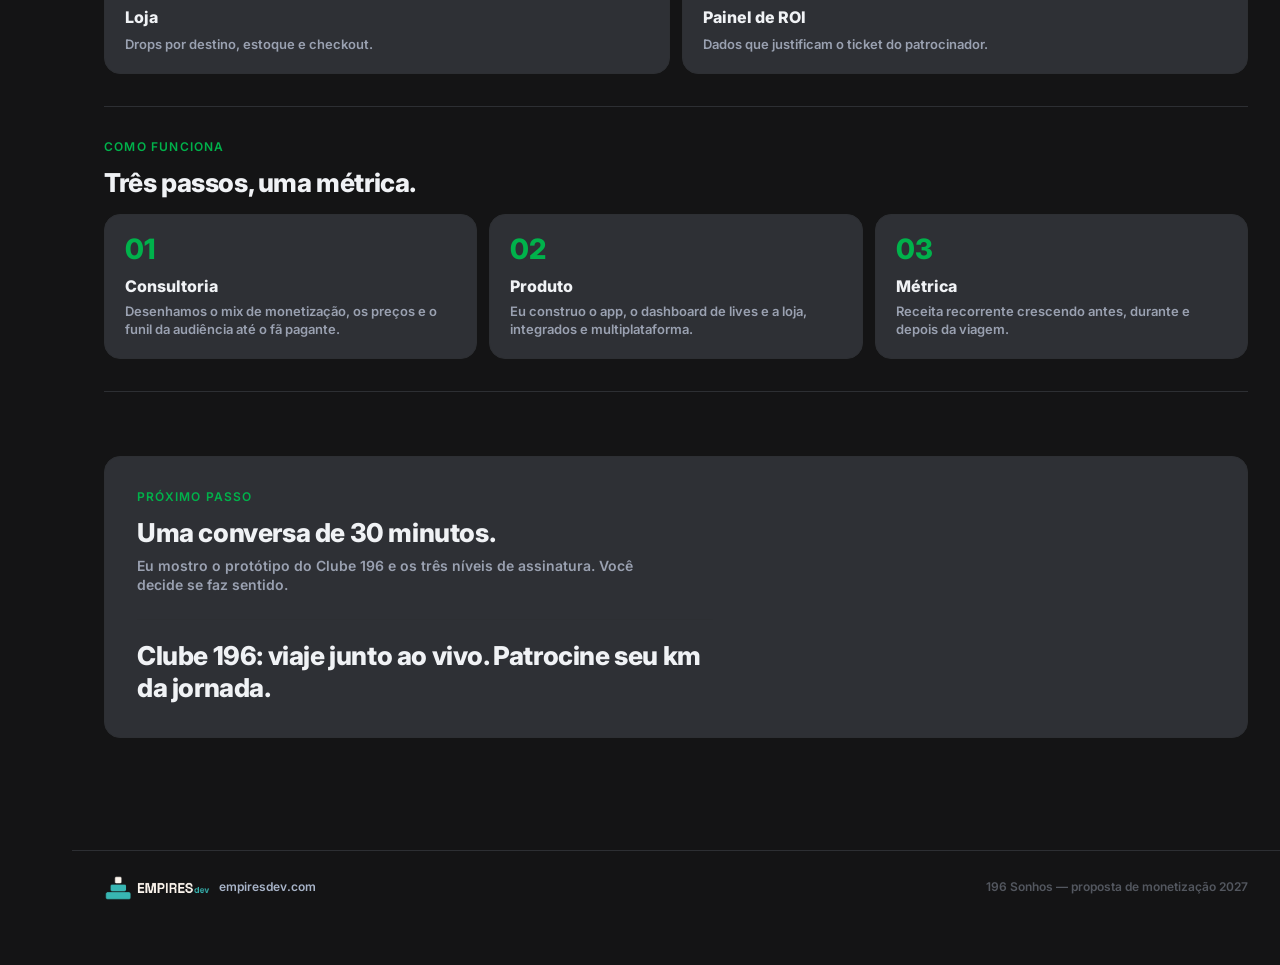
==== commit 039a7d37: "Troca cripto por Pix, cartao e Pixblock e adiciona tela de jornada" ====
--- a/196-sonhos/index.html
+++ b/196-sonhos/index.html
@@ -129,6 +129,7 @@
 
   /* payments */
   .paygrid{display:grid;grid-template-columns:1fr 1fr;gap:var(--s-md)}
+  .paygrid-3{grid-template-columns:repeat(3,1fr)}
   .paycard{background:var(--surface);border:1px solid var(--hairline);
     border-radius:var(--r-card);padding:var(--s-xl)}
   .paycard h3{display:flex;justify-content:space-between;align-items:baseline;gap:var(--s-md)}
@@ -136,6 +137,7 @@
     padding:0 var(--s-sm);font-size:12px;font-weight:600;line-height:1.6;white-space:nowrap}
   .pill-green{background:rgba(0,178,75,.14);color:var(--primary)}
   .pill-blue{background:rgba(0,117,255,.16);color:#5aa3ff}
+  .pill-neutral{background:var(--canvas);border:1px solid var(--hairline);color:var(--muted)}
   .paycard p{margin-top:var(--s-md);font-size:14px;color:var(--muted)}
 
   /* horizontal rail of screens */
@@ -219,6 +221,18 @@
   .route-row .rs{color:var(--muted);font-size:10px;margin-top:2px}
   .free{color:var(--primary);font-weight:800;font-size:10px;letter-spacing:.4px}
   .taken{color:var(--faint);font-weight:600;font-size:10px;letter-spacing:.4px}
+
+  .timeline{position:relative;display:flex;flex-direction:column;gap:13px;padding-left:18px}
+  .timeline::before{content:"";position:absolute;left:8px;top:6px;bottom:6px;width:1px;background:var(--hairline)}
+  .tl{position:relative;display:flex;gap:10px;align-items:flex-start}
+  .tl::before{content:"";position:absolute;left:-16px;top:3px;width:9px;height:9px;border-radius:50%;
+    background:var(--faint);border:2px solid var(--canvas);box-sizing:content-box}
+  .tl.done::before{background:var(--primary)}
+  .tl.now::before{background:var(--secondary)}
+  .tl .d{width:40px;flex:none;font-size:9px;color:var(--faint);letter-spacing:.4px;padding-top:2px}
+  .tl .c{font-size:12px;font-weight:800}
+  .tl .s{font-size:9px;color:var(--muted);letter-spacing:.5px;text-transform:uppercase}
+  .tl.now .s{color:var(--secondary)}
 
   .shop-item{display:flex;gap:var(--s-md);align-items:center;
     padding-bottom:var(--s-md);border-bottom:1px solid var(--hairline)}
@@ -284,7 +298,7 @@
 
   @media (max-width:1024px){
     .stats{grid-template-columns:1fr 1fr}
-    .cards,.paygrid,.deliv,.steps{grid-template-columns:1fr}
+    .cards,.paygrid,.paygrid-3,.deliv,.steps{grid-template-columns:1fr}
     .dash{grid-template-columns:1fr}
   }
   @media (max-width:768px){
@@ -335,7 +349,7 @@
     <section class="sec hero">
       <div class="label">Proposta</div>
       <h1>Um ano de lives pelo mundo,<br>com receita própria.</h1>
-      <p class="lede">O Clube 196 transforma a audiência do Anderson em assinatura recorrente, patrocínio de km e doação ao vivo — dentro de um app multiplataforma, com Pix pro Brasil e cripto opcional pro estrangeiro.</p>
+      <p class="lede">O Clube 196 transforma a audiência do Anderson em assinatura recorrente, patrocínio de km e doação ao vivo — dentro de um app multiplataforma, com Pix, cartão ou Pixblock.</p>
       <div class="meta">
         <div><span>Para</span>Anderson Dias, 196 Sonhos</div>
         <div><span>De</span>Empires Dev, engenharia de produto</div>
@@ -395,17 +409,21 @@
       <div class="sec-head">
         <div>
           <div class="label">Pagamentos</div>
-          <h2>Pix pra brasileiro. Cripto só pra gringo.</h2>
-        </div>
-      </div>
-      <div class="paygrid">
+          <h2>Pix, cartão ou Pixblock.</h2>
+        </div>
+      </div>
+      <div class="paygrid paygrid-3">
         <div class="paycard">
-          <h3>Brasil <span class="pill pill-green">Pix</span></h3>
-          <p>Instantâneo, barato e nativo. É o caminho padrão de assinatura, doação na live e patrocínio de km.</p>
+          <h3>Pix <span class="pill pill-green">Instantâneo</span></h3>
+          <p>Barato e nativo. É o caminho padrão de assinatura, doação na live e patrocínio de km.</p>
         </div>
         <div class="paycard">
-          <h3>Estrangeiro <span class="pill pill-blue">USDC</span></h3>
-          <p>Opção secundária pra quem não tem Pix. Carteira embutida: o fã não vê seed phrase nem taxa de rede.</p>
+          <h3>Cartão <span class="pill pill-blue">Crédito</span></h3>
+          <p>Recorrência e parcelamento pra quem prefere pagar no cartão.</p>
+        </div>
+        <div class="paycard">
+          <h3>Pixblock <span class="pill pill-neutral">Protegido</span></h3>
+          <p>Pagamento com proteção, pra transações que pedem mais segurança.</p>
         </div>
       </div>
     </section>
@@ -416,7 +434,7 @@
           <div class="label">Telas</div>
           <h2>O app, por dentro.</h2>
         </div>
-        <p style="font-size:13px;color:var(--muted);max-width:38ch">Protótipos estáticos de quatro telas mobile que também funcionam em web, com o mesmo conteúdo e a mesma conta.</p>
+        <p style="font-size:13px;color:var(--muted);max-width:38ch">Protótipos estáticos de cinco telas mobile que também funcionam em web, com o mesmo conteúdo e a mesma conta.</p>
       </div>
 
       <div class="rail-scroll">
@@ -494,6 +512,34 @@
             </div>
           </div></div>
           <div class="cap"><b>Patrocine um km</b><span>Mapa da rota e trechos livres pra escolher, com o nome no registro.</span></div>
+        </div>
+
+        <div class="tile">
+          <div class="phone"><div class="screen">
+            <div class="notch"></div>
+            <div class="status"><span>9:41</span><span class="bars"><i></i><i></i><i></i></span></div>
+            <div class="scr">
+              <div class="k">Jornada</div>
+              <h4>Rota ao vivo</h4>
+              <div class="map" style="height:108px">
+                <svg viewBox="0 0 250 132" preserveAspectRatio="none">
+                  <polyline points="20,96 74,58 132,78 190,34 232,52" fill="none" stroke="#0075ff" stroke-width="2" stroke-linecap="round"/>
+                  <circle cx="20" cy="96" r="5" fill="#00b24b"/>
+                  <circle cx="74" cy="58" r="4" fill="#53575f"/>
+                  <circle cx="132" cy="78" r="4" fill="#53575f"/>
+                  <circle cx="190" cy="34" r="4" fill="#53575f"/>
+                  <circle cx="232" cy="52" r="5" fill="#53575f"/>
+                </svg>
+              </div>
+              <div class="timeline">
+                <div class="tl done"><span class="d">12 mai</span><div><div class="c">Tóquio</div><div class="s">Concluído</div></div></div>
+                <div class="tl now"><span class="d">18 mai</span><div><div class="c">Kyoto</div><div class="s">Ao vivo</div></div></div>
+                <div class="tl"><span class="d">24 mai</span><div><div class="c">Osaka</div><div class="s">Próximo</div></div></div>
+                <div class="tl"><span class="d">30 mai</span><div><div class="c">Nara</div><div class="s">Planejado</div></div></div>
+              </div>
+            </div>
+          </div></div>
+          <div class="cap"><b>Jornada</b><span>Mapa e timeline da rota, com paradas, datas e status em tempo real.</span></div>
         </div>
 
         <div class="tile">
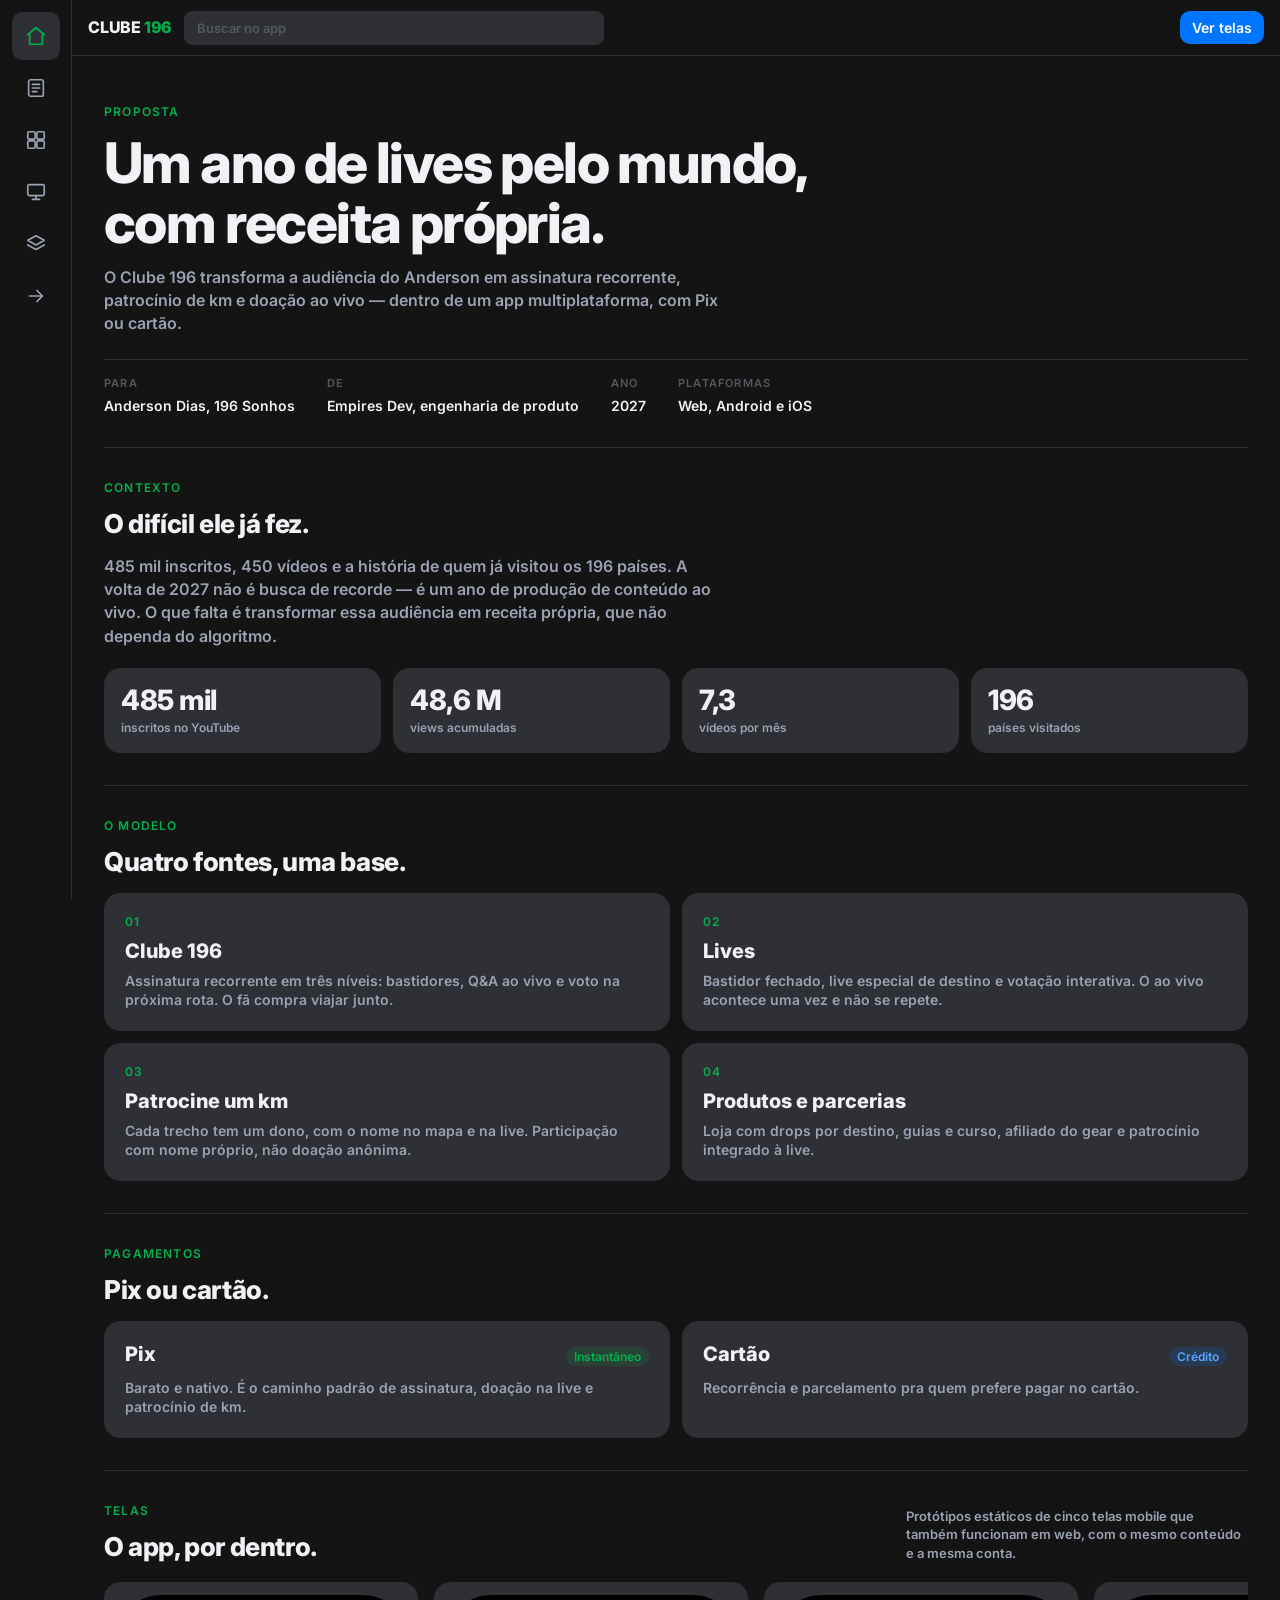
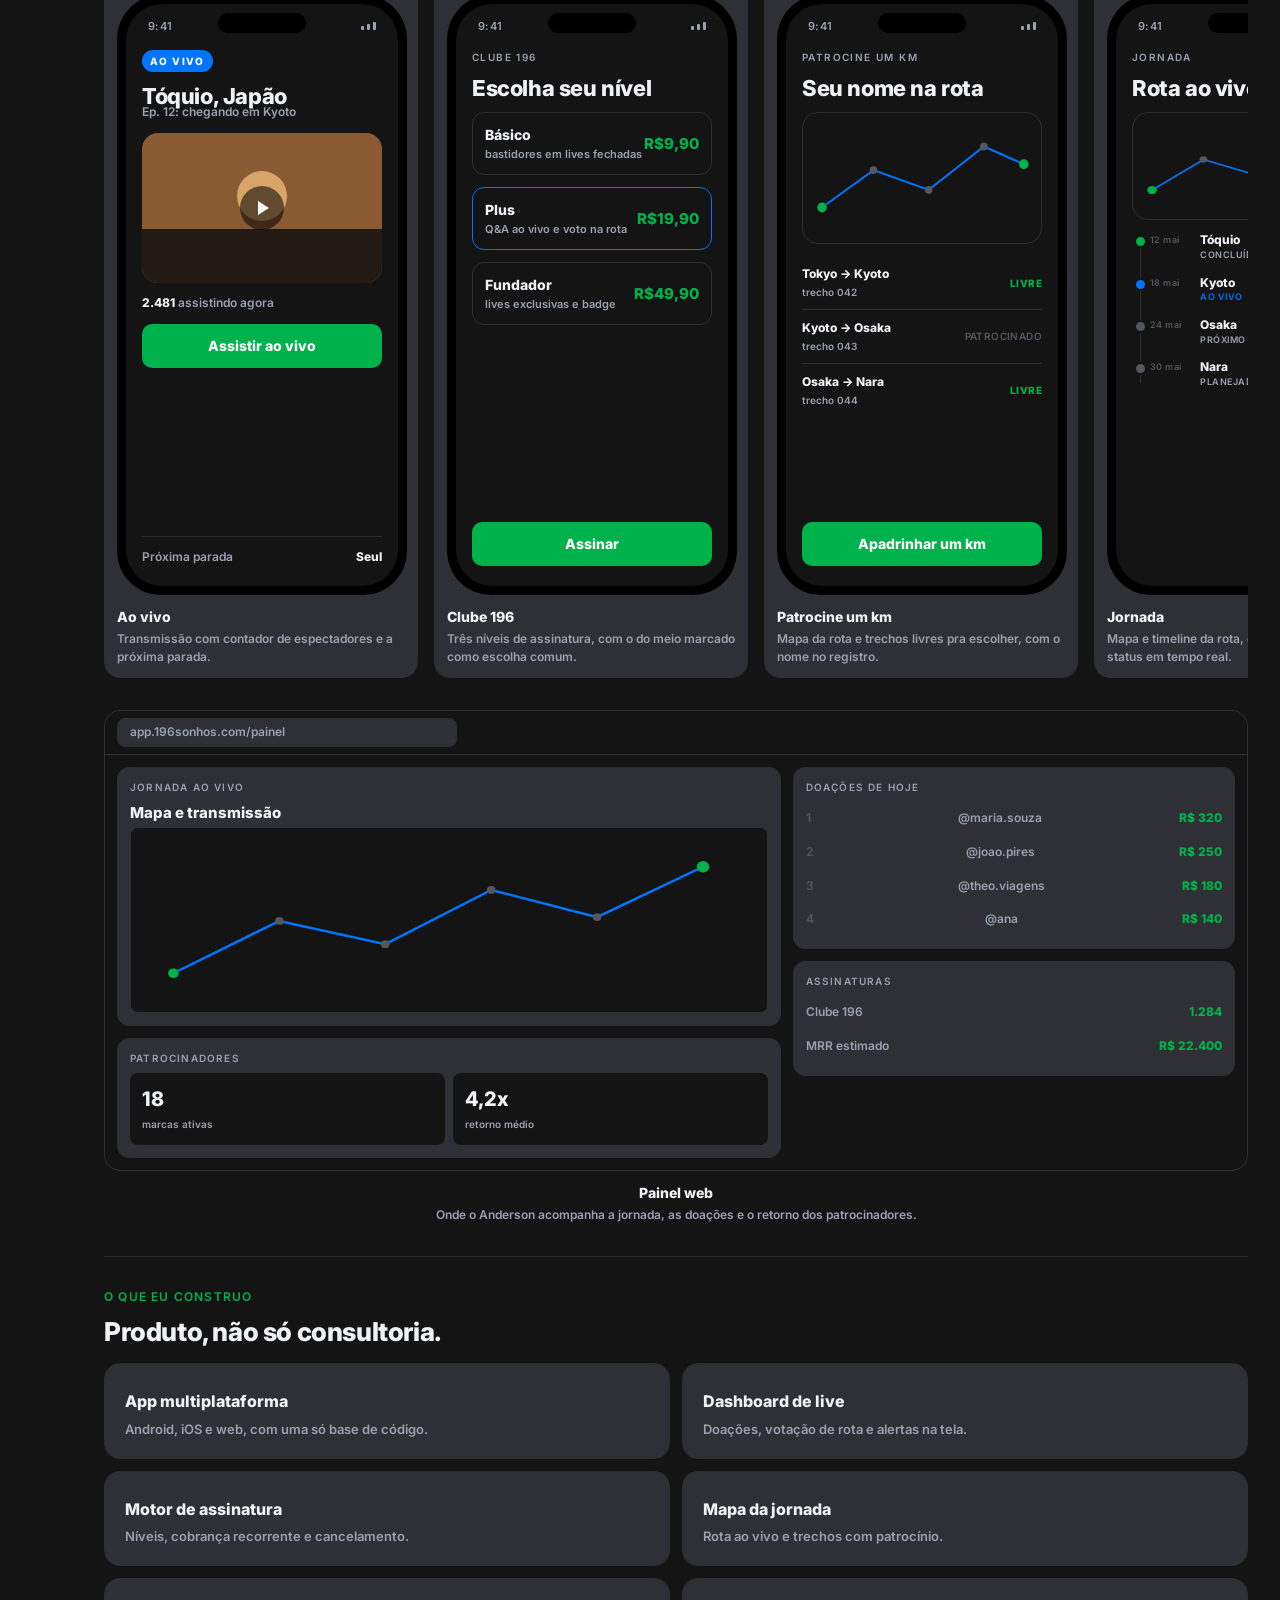
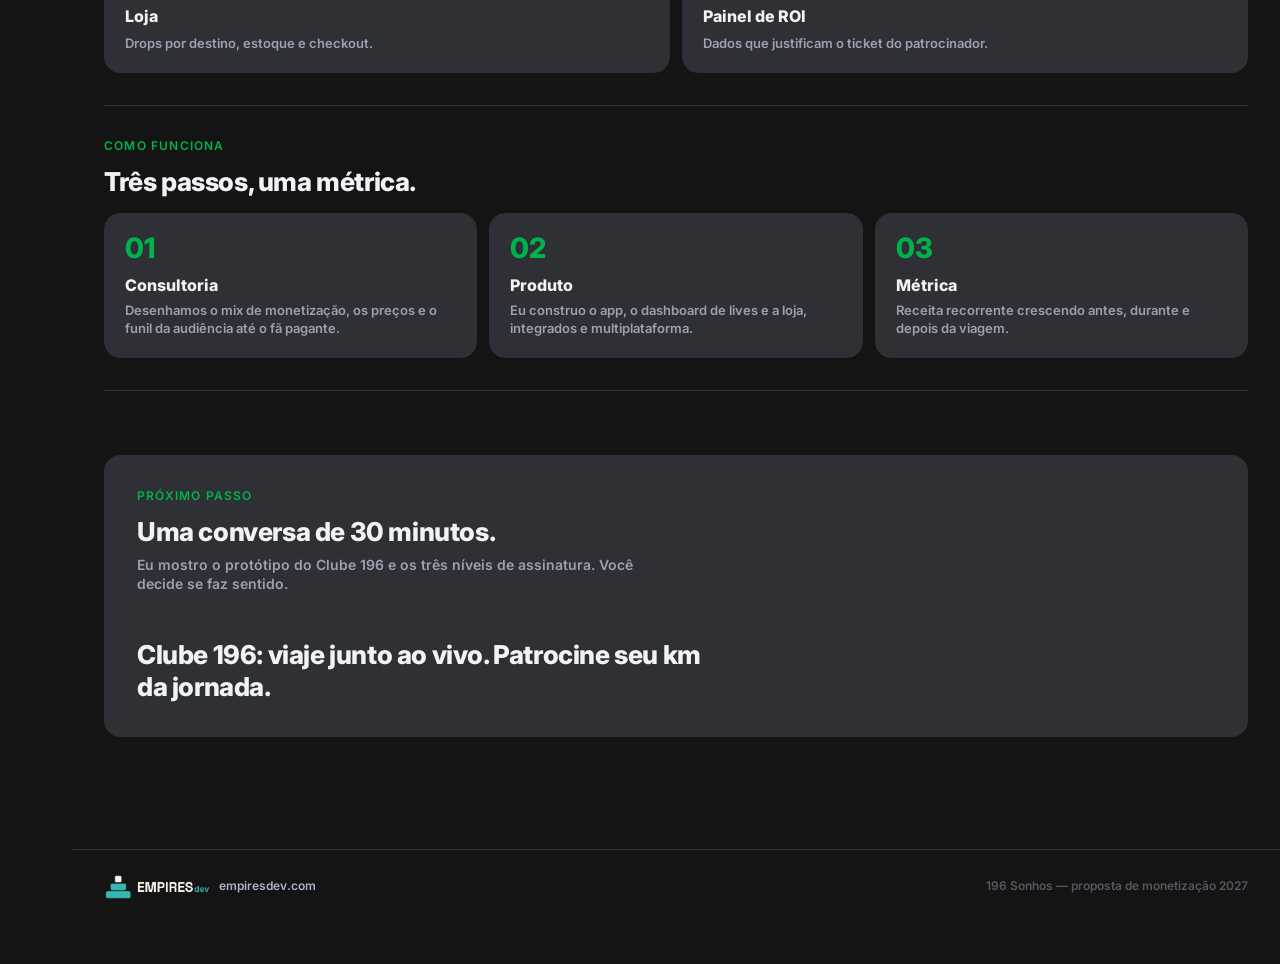
==== commit 0f7e2647: "Mantem apenas Pix e Cartao nos pagamentos" ====
--- a/196-sonhos/index.html
+++ b/196-sonhos/index.html
@@ -129,7 +129,6 @@
 
   /* payments */
   .paygrid{display:grid;grid-template-columns:1fr 1fr;gap:var(--s-md)}
-  .paygrid-3{grid-template-columns:repeat(3,1fr)}
   .paycard{background:var(--surface);border:1px solid var(--hairline);
     border-radius:var(--r-card);padding:var(--s-xl)}
   .paycard h3{display:flex;justify-content:space-between;align-items:baseline;gap:var(--s-md)}
@@ -137,7 +136,6 @@
     padding:0 var(--s-sm);font-size:12px;font-weight:600;line-height:1.6;white-space:nowrap}
   .pill-green{background:rgba(0,178,75,.14);color:var(--primary)}
   .pill-blue{background:rgba(0,117,255,.16);color:#5aa3ff}
-  .pill-neutral{background:var(--canvas);border:1px solid var(--hairline);color:var(--muted)}
   .paycard p{margin-top:var(--s-md);font-size:14px;color:var(--muted)}
 
   /* horizontal rail of screens */
@@ -298,7 +296,7 @@
 
   @media (max-width:1024px){
     .stats{grid-template-columns:1fr 1fr}
-    .cards,.paygrid,.paygrid-3,.deliv,.steps{grid-template-columns:1fr}
+    .cards,.paygrid,.deliv,.steps{grid-template-columns:1fr}
     .dash{grid-template-columns:1fr}
   }
   @media (max-width:768px){
@@ -349,7 +347,7 @@
     <section class="sec hero">
       <div class="label">Proposta</div>
       <h1>Um ano de lives pelo mundo,<br>com receita própria.</h1>
-      <p class="lede">O Clube 196 transforma a audiência do Anderson em assinatura recorrente, patrocínio de km e doação ao vivo — dentro de um app multiplataforma, com Pix, cartão ou Pixblock.</p>
+      <p class="lede">O Clube 196 transforma a audiência do Anderson em assinatura recorrente, patrocínio de km e doação ao vivo — dentro de um app multiplataforma, com Pix ou cartão.</p>
       <div class="meta">
         <div><span>Para</span>Anderson Dias, 196 Sonhos</div>
         <div><span>De</span>Empires Dev, engenharia de produto</div>
@@ -409,10 +407,10 @@
       <div class="sec-head">
         <div>
           <div class="label">Pagamentos</div>
-          <h2>Pix, cartão ou Pixblock.</h2>
-        </div>
-      </div>
-      <div class="paygrid paygrid-3">
+          <h2>Pix ou cartão.</h2>
+        </div>
+      </div>
+      <div class="paygrid">
         <div class="paycard">
           <h3>Pix <span class="pill pill-green">Instantâneo</span></h3>
           <p>Barato e nativo. É o caminho padrão de assinatura, doação na live e patrocínio de km.</p>
@@ -420,10 +418,6 @@
         <div class="paycard">
           <h3>Cartão <span class="pill pill-blue">Crédito</span></h3>
           <p>Recorrência e parcelamento pra quem prefere pagar no cartão.</p>
-        </div>
-        <div class="paycard">
-          <h3>Pixblock <span class="pill pill-neutral">Protegido</span></h3>
-          <p>Pagamento com proteção, pra transações que pedem mais segurança.</p>
         </div>
       </div>
     </section>
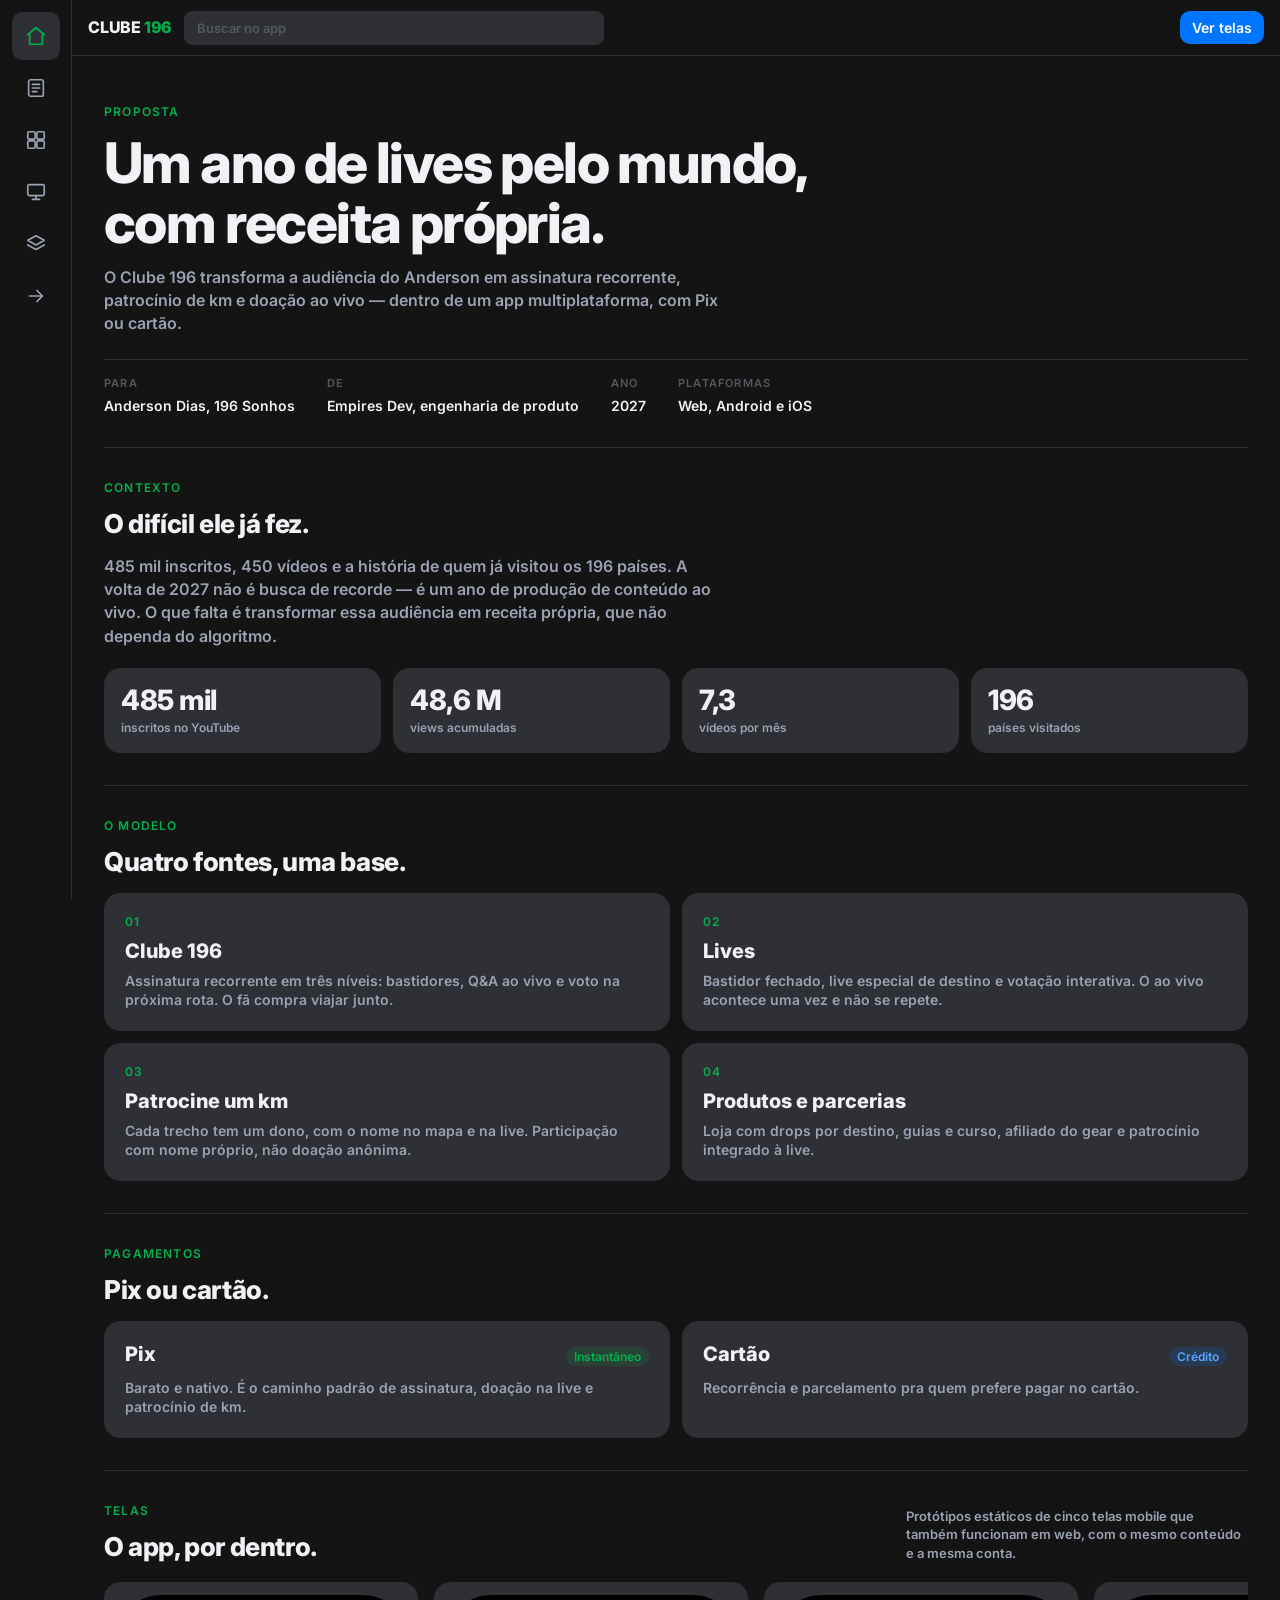
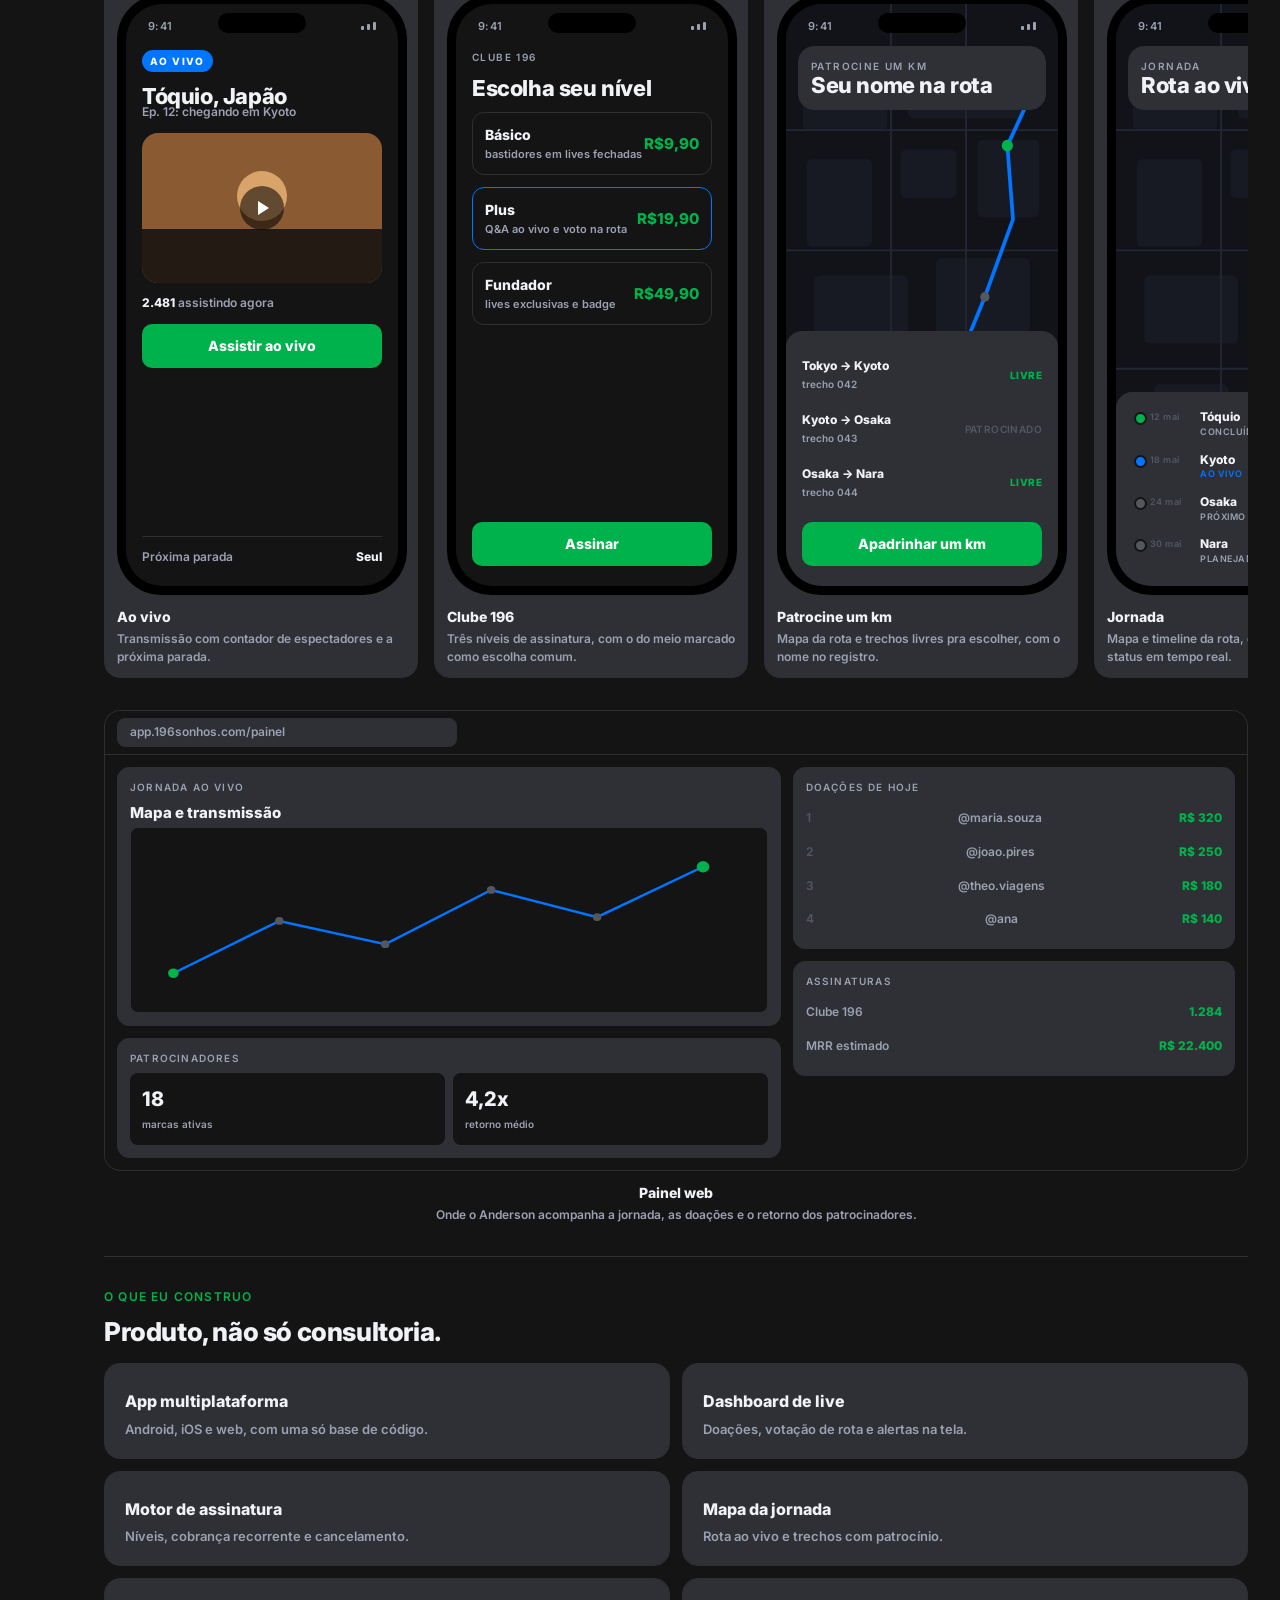
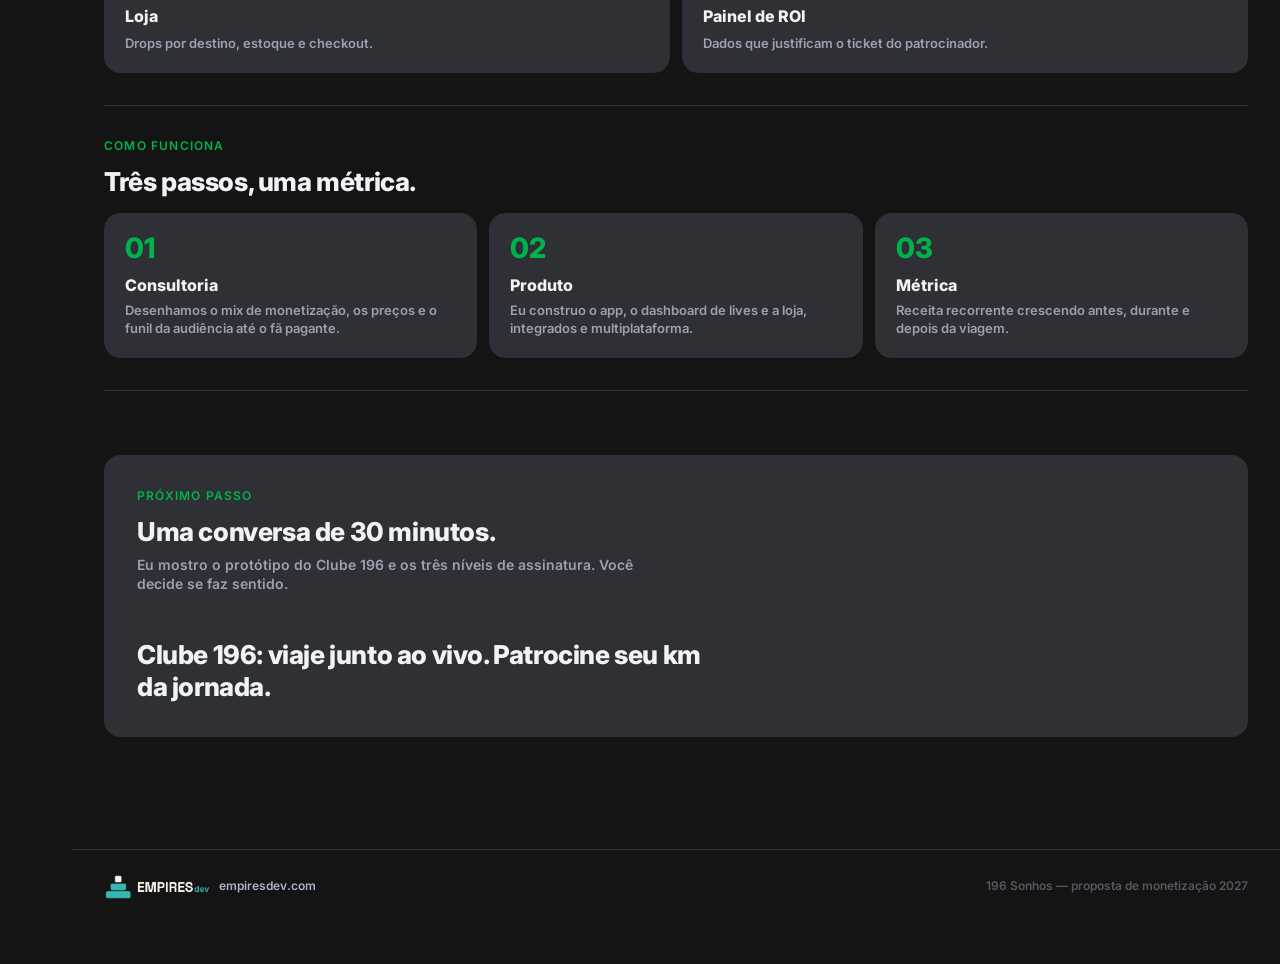
==== commit 43f0d0c2: "Mostra o mapa no fundo das telas de rota" ====
--- a/196-sonhos/index.html
+++ b/196-sonhos/index.html
@@ -166,7 +166,7 @@
   }
   .notch{position:absolute;top:9px;left:50%;transform:translateX(-50%);
     width:88px;height:20px;background:var(--black);border-radius:var(--r-full);z-index:5}
-  .status{display:flex;justify-content:space-between;align-items:center;
+  .status{display:flex;justify-content:space-between;align-items:center;position:relative;z-index:3;
     padding:15px 22px 0;font-size:11px;font-weight:600;color:var(--muted);letter-spacing:.4px}
   .bars{display:flex;gap:3px;align-items:flex-end}
   .bars i{display:block;width:3px;background:var(--muted);border-radius:1px}
@@ -210,8 +210,14 @@
   .tier .td{font-size:11px;color:var(--muted);margin-top:2px}
   .tier .tp{font-size:15px;font-weight:800;color:var(--primary)}
 
-  .map{height:132px;border-radius:var(--r-card);background:var(--canvas);position:relative;overflow:hidden;border:1px solid var(--hairline)}
-  .map svg{position:absolute;inset:0;width:100%;height:100%}
+  .mapbg{position:absolute;inset:0;z-index:0;background:#111319}
+  .mapbg svg{display:block;width:100%;height:100%}
+  .maphead{position:relative;z-index:2;margin:var(--s-md) var(--s-md) 0;
+    background:var(--surface);border:1px solid var(--hairline);
+    border-radius:var(--r-card);padding:var(--s-md)}
+  .scr-map{padding:0;gap:0;position:relative;z-index:1}
+  .sheet{margin-top:auto;background:var(--surface);border-top:1px solid var(--hairline);
+    border-radius:var(--r-card) var(--r-card) 0 0;padding:var(--s-lg) var(--s-lg) var(--s-xl)}
   .route-row{display:flex;justify-content:space-between;align-items:center;
     padding:10px 0;border-bottom:1px solid var(--hairline);font-size:12px}
   .route-row:last-child{border-bottom:0}
@@ -482,27 +488,46 @@
 
         <div class="tile">
           <div class="phone"><div class="screen">
+            <div class="mapbg">
+              <svg viewBox="0 0 290 600" preserveAspectRatio="none">
+                <rect width="290" height="600" fill="#111319"/>
+                <g fill="#171a22">
+                  <rect x="18" y="70" width="90" height="60" rx="6"/>
+                  <rect x="130" y="48" width="120" height="70" rx="6"/>
+                  <rect x="22" y="160" width="70" height="90" rx="6"/>
+                  <rect x="122" y="150" width="60" height="50" rx="6"/>
+                  <rect x="204" y="140" width="66" height="80" rx="6"/>
+                  <rect x="30" y="280" width="100" height="70" rx="6"/>
+                  <rect x="160" y="262" width="100" height="90" rx="6"/>
+                  <rect x="40" y="392" width="80" height="80" rx="6"/>
+                  <rect x="152" y="392" width="108" height="70" rx="6"/>
+                  <rect x="60" y="510" width="100" height="70" rx="6"/>
+                  <rect x="192" y="500" width="80" height="90" rx="6"/>
+                </g>
+                <g stroke="#232734" stroke-width="2" fill="none">
+                  <path d="M0 130 H290"/><path d="M0 254 H290"/><path d="M0 376 H290"/><path d="M0 498 H290"/>
+                  <path d="M112 0 V600"/><path d="M192 0 V600"/>
+                </g>
+                <polyline points="42,506 92,436 132,474 178,382 212,302 242,222 236,146 262,92" fill="none" stroke="#0075ff" stroke-width="4" stroke-linecap="round" stroke-linejoin="round"/>
+                <circle cx="42" cy="506" r="6" fill="#00b24b"/>
+                <circle cx="132" cy="474" r="5" fill="#53575f"/>
+                <circle cx="212" cy="302" r="5" fill="#53575f"/>
+                <circle cx="236" cy="146" r="6" fill="#00b24b"/>
+              </svg>
+            </div>
             <div class="notch"></div>
             <div class="status"><span>9:41</span><span class="bars"><i></i><i></i><i></i></span></div>
-            <div class="scr">
-              <div class="k">Patrocine um km</div>
-              <h4>Seu nome na rota</h4>
-              <div class="map">
-                <svg viewBox="0 0 250 132" preserveAspectRatio="none">
-                  <polyline points="20,96 74,58 132,78 190,34 232,52" fill="none" stroke="#0075ff" stroke-width="2" stroke-linecap="round"/>
-                  <circle cx="20" cy="96" r="5" fill="#00b24b"/>
-                  <circle cx="74" cy="58" r="4" fill="#53575f"/>
-                  <circle cx="132" cy="78" r="4" fill="#53575f"/>
-                  <circle cx="190" cy="34" r="4" fill="#53575f"/>
-                  <circle cx="232" cy="52" r="5" fill="#00b24b"/>
-                </svg>
-              </div>
-              <div>
+            <div class="scr scr-map">
+              <div class="maphead">
+                <div class="k">Patrocine um km</div>
+                <h4>Seu nome na rota</h4>
+              </div>
+              <div class="sheet">
                 <div class="route-row"><div><div class="rn">Tokyo → Kyoto</div><div class="rs">trecho 042</div></div><span class="free">LIVRE</span></div>
                 <div class="route-row"><div><div class="rn">Kyoto → Osaka</div><div class="rs">trecho 043</div></div><span class="taken">PATROCINADO</span></div>
                 <div class="route-row"><div><div class="rn">Osaka → Nara</div><div class="rs">trecho 044</div></div><span class="free">LIVRE</span></div>
-              </div>
-              <div class="btn-green" style="margin-top:auto">Apadrinhar um km</div>
+                <div class="btn-green" style="margin-top:var(--s-md)">Apadrinhar um km</div>
+              </div>
             </div>
           </div></div>
           <div class="cap"><b>Patrocine um km</b><span>Mapa da rota e trechos livres pra escolher, com o nome no registro.</span></div>
@@ -510,26 +535,47 @@
 
         <div class="tile">
           <div class="phone"><div class="screen">
+            <div class="mapbg">
+              <svg viewBox="0 0 290 600" preserveAspectRatio="none">
+                <rect width="290" height="600" fill="#111319"/>
+                <g fill="#171a22">
+                  <rect x="18" y="70" width="90" height="60" rx="6"/>
+                  <rect x="130" y="48" width="120" height="70" rx="6"/>
+                  <rect x="22" y="160" width="70" height="90" rx="6"/>
+                  <rect x="122" y="150" width="60" height="50" rx="6"/>
+                  <rect x="204" y="140" width="66" height="80" rx="6"/>
+                  <rect x="30" y="280" width="100" height="70" rx="6"/>
+                  <rect x="160" y="262" width="100" height="90" rx="6"/>
+                  <rect x="40" y="392" width="80" height="80" rx="6"/>
+                  <rect x="152" y="392" width="108" height="70" rx="6"/>
+                  <rect x="60" y="510" width="100" height="70" rx="6"/>
+                  <rect x="192" y="500" width="80" height="90" rx="6"/>
+                </g>
+                <g stroke="#232734" stroke-width="2" fill="none">
+                  <path d="M0 130 H290"/><path d="M0 254 H290"/><path d="M0 376 H290"/><path d="M0 498 H290"/>
+                  <path d="M112 0 V600"/><path d="M192 0 V600"/>
+                </g>
+                <polyline points="42,506 92,436 132,474 178,382 212,302 242,222 236,146 262,92" fill="none" stroke="#0075ff" stroke-width="4" stroke-linecap="round" stroke-linejoin="round"/>
+                <circle cx="42" cy="506" r="6" fill="#00b24b"/>
+                <circle cx="132" cy="474" r="5" fill="#53575f"/>
+                <circle cx="212" cy="302" r="5" fill="#53575f"/>
+                <circle cx="236" cy="146" r="6" fill="#00b24b"/>
+              </svg>
+            </div>
             <div class="notch"></div>
             <div class="status"><span>9:41</span><span class="bars"><i></i><i></i><i></i></span></div>
-            <div class="scr">
-              <div class="k">Jornada</div>
-              <h4>Rota ao vivo</h4>
-              <div class="map" style="height:108px">
-                <svg viewBox="0 0 250 132" preserveAspectRatio="none">
-                  <polyline points="20,96 74,58 132,78 190,34 232,52" fill="none" stroke="#0075ff" stroke-width="2" stroke-linecap="round"/>
-                  <circle cx="20" cy="96" r="5" fill="#00b24b"/>
-                  <circle cx="74" cy="58" r="4" fill="#53575f"/>
-                  <circle cx="132" cy="78" r="4" fill="#53575f"/>
-                  <circle cx="190" cy="34" r="4" fill="#53575f"/>
-                  <circle cx="232" cy="52" r="5" fill="#53575f"/>
-                </svg>
-              </div>
-              <div class="timeline">
-                <div class="tl done"><span class="d">12 mai</span><div><div class="c">Tóquio</div><div class="s">Concluído</div></div></div>
-                <div class="tl now"><span class="d">18 mai</span><div><div class="c">Kyoto</div><div class="s">Ao vivo</div></div></div>
-                <div class="tl"><span class="d">24 mai</span><div><div class="c">Osaka</div><div class="s">Próximo</div></div></div>
-                <div class="tl"><span class="d">30 mai</span><div><div class="c">Nara</div><div class="s">Planejado</div></div></div>
+            <div class="scr scr-map">
+              <div class="maphead">
+                <div class="k">Jornada</div>
+                <h4>Rota ao vivo</h4>
+              </div>
+              <div class="sheet">
+                <div class="timeline">
+                  <div class="tl done"><span class="d">12 mai</span><div><div class="c">Tóquio</div><div class="s">Concluído</div></div></div>
+                  <div class="tl now"><span class="d">18 mai</span><div><div class="c">Kyoto</div><div class="s">Ao vivo</div></div></div>
+                  <div class="tl"><span class="d">24 mai</span><div><div class="c">Osaka</div><div class="s">Próximo</div></div></div>
+                  <div class="tl"><span class="d">30 mai</span><div><div class="c">Nara</div><div class="s">Planejado</div></div></div>
+                </div>
               </div>
             </div>
           </div></div>
